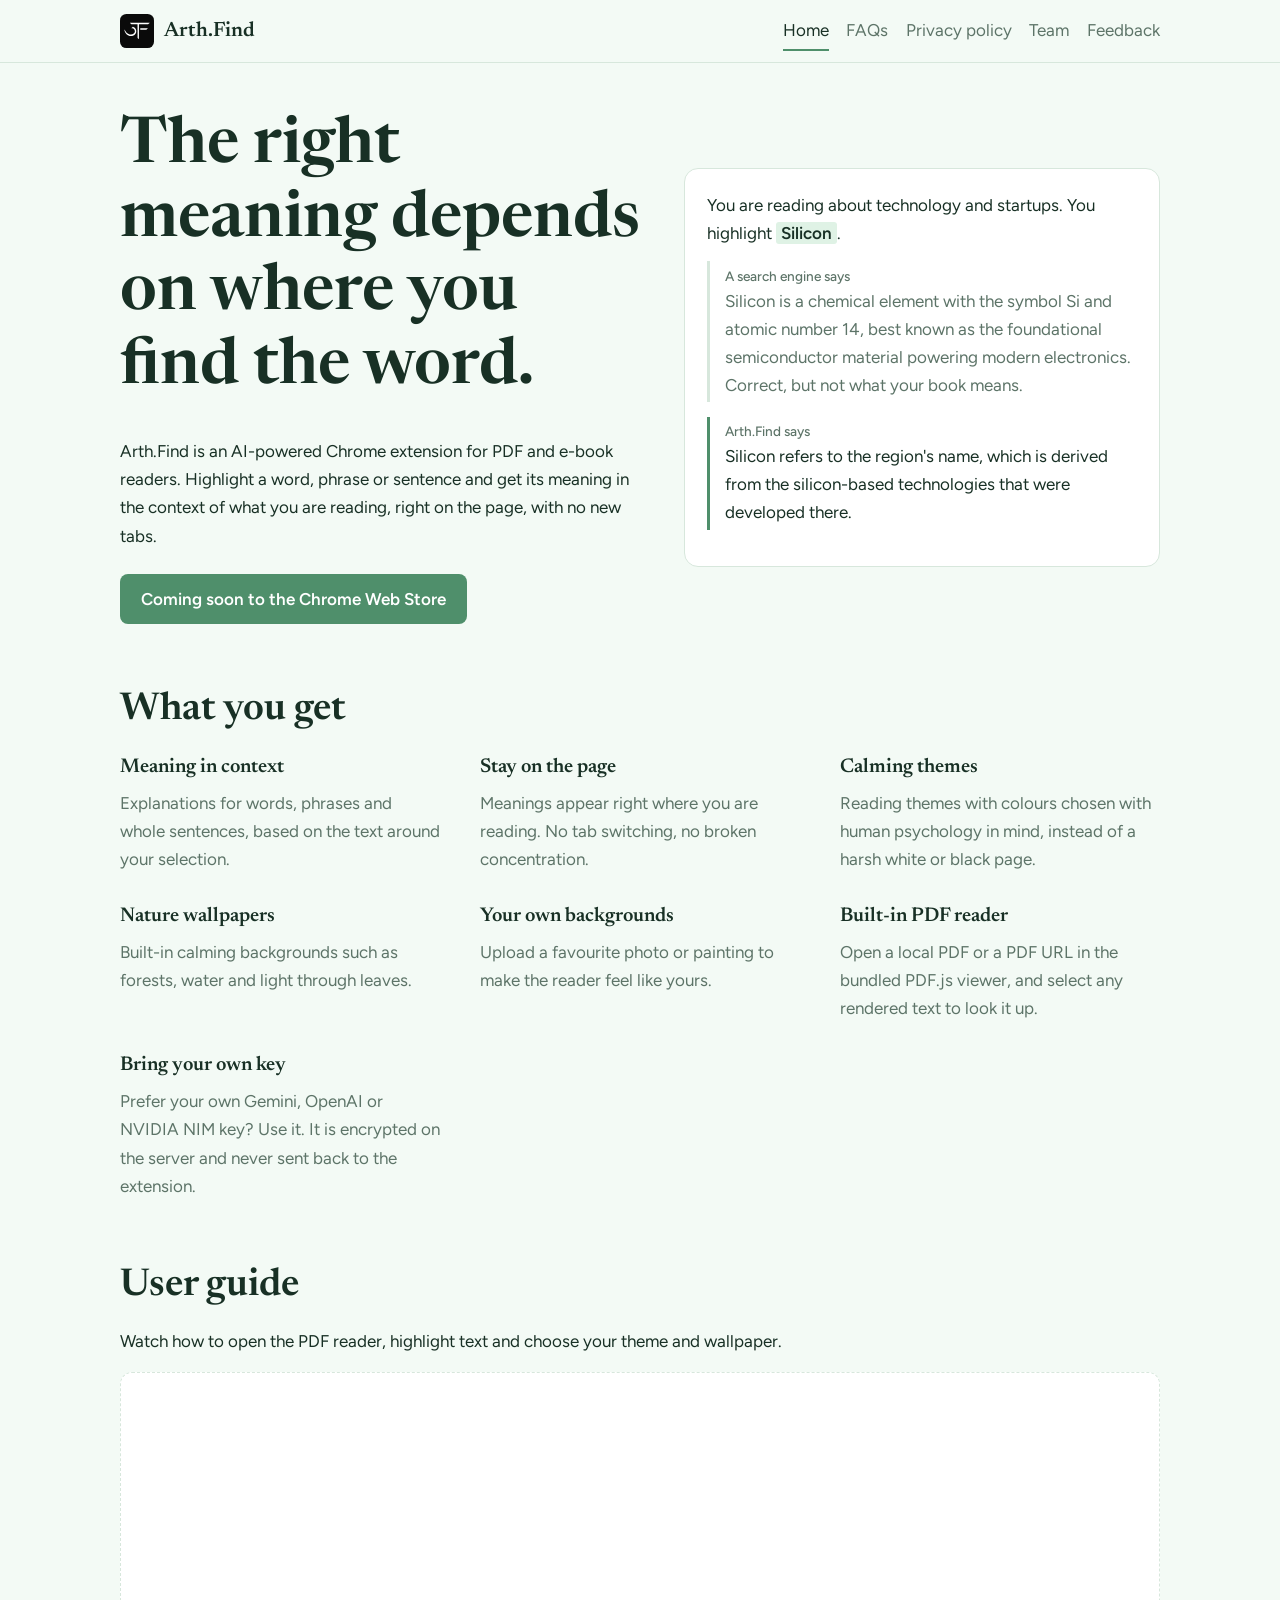
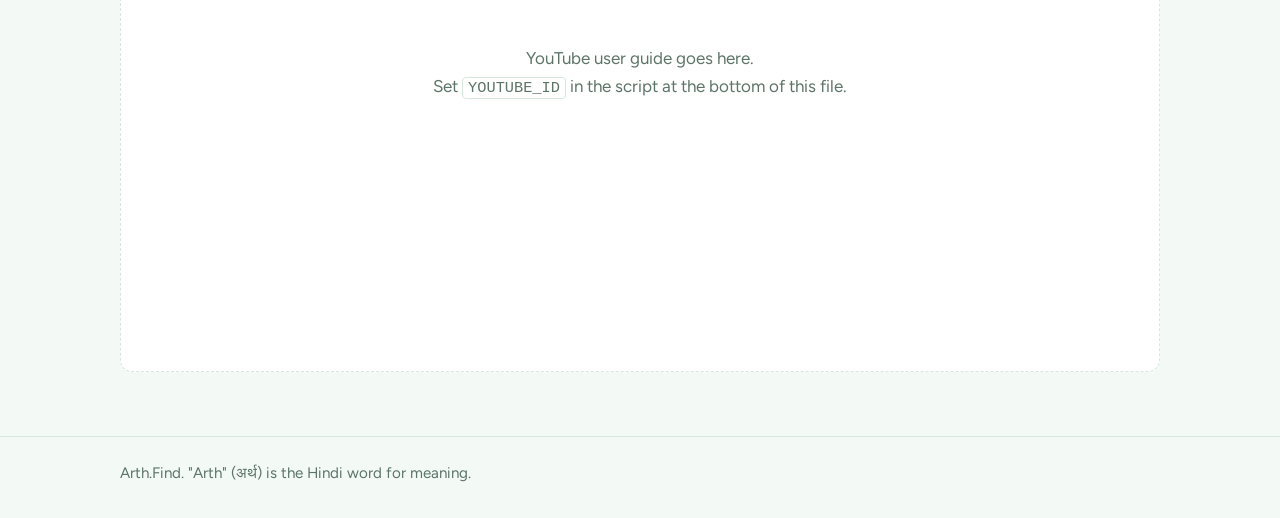
==== index.html @ f94b038f "Update index.html" ====
<!DOCTYPE html>
<html lang="en">
<head>
<meta charset="utf-8">
<meta name="viewport" content="width=device-width, initial-scale=1, viewport-fit=cover">
<title>Arth.Find – context-aware word meanings for PDF readers</title>
<link rel="icon" href="images/icon-source.svg" type="image/svg+xml">
  <link rel="icon" href="images/icon16.png" sizes="16x16" type="image/png">
  <link rel="icon" href="images/icon32.png" sizes="32x32" type="image/png">
  <link rel="icon" href="images/icon48.png" sizes="48x48" type="image/png">
  <link rel="icon" href="images/icon128.png" sizes="128x128" type="image/png">
<link rel="preconnect" href="https://fonts.googleapis.com">
<link rel="stylesheet" href="https://fonts.googleapis.com/css2?family=Newsreader:opsz,wght@6..72,400;6..72,600&family=Figtree:wght@400;500;600&display=swap">
<link rel="stylesheet" href="css/styles.css">
</head>
<body>
<header><div class="wrap">
<a class="brand" href="#/"><svg xmlns="http://www.w3.org/2000/svg" viewBox="0 0 128 128" aria-hidden="true">
  <title>Arth.Find logo</title>
  <rect x="0" y="0" width="128" height="128" rx="24" fill="#0a0a0a"/>
  <svg x="14" y="14" width="100" height="100"
       viewBox="-20 -20 851.34 566.99" preserveAspectRatio="xMidYMid meet">
    <g transform="translate(-60.101763,581.986566) scale(0.1,-0.1)" fill="#ffffff" stroke="none">
      <path d="M2402 5808 c-20 -20 -14 -32 35 -73 26 -22 124 -114 216 -205 93 -91
176 -168 186 -171 9 -4 459 -7 1000 -8 783 0 986 -3 993 -13 4 -7 8 -992 8
-2188 l1 -2175 173 -177 c96 -97 186 -193 201 -212 15 -20 36 -36 46 -36 18 0
19 59 21 2398 l3 2397 1465 5 1465 5 80 65 c44 36 139 119 211 185 71 66 148
135 170 152 82 67 337 62 -3130 63 -2447 0 -3134 -2 -3144 -12z"/>
      <path d="M3265 4478 c-27 -24 -106 -92 -175 -153 -69 -61 -152 -133 -185 -160
-70 -59 -75 -64 -68 -82 4 -9 30 -13 98 -13 51 0 117 -5 146 -10 30 -6 84 -15
121 -19 146 -19 354 -129 480 -254 76 -74 187 -239 218 -322 12 -33 27 -69 33
-80 11 -22 32 -134 42 -230 12 -108 -35 -356 -81 -430 -6 -11 -15 -30 -19 -43
-20 -69 -160 -246 -257 -328 -284 -237 -593 -339 -973 -320 -194 9 -399 52
-530 111 -120 55 -144 65 -149 65 -9 0 -188 105 -269 158 -101 66 -142 98
-262 206 -55 50 -110 99 -123 111 -13 11 -54 56 -90 100 -37 44 -77 91 -89
104 -61 64 -304 404 -365 511 -10 19 -30 53 -43 75 -14 22 -29 51 -35 65 -18
41 -60 90 -77 90 -12 0 -14 -9 -10 -42 11 -107 68 -320 143 -543 45 -132 165
-371 252 -499 130 -194 384 -474 498 -550 21 -14 66 -45 99 -69 196 -141 442
-256 685 -317 208 -53 218 -54 450 -54 210 0 233 2 345 28 65 15 126 31 135
35 8 5 33 12 55 16 22 4 59 15 82 26 23 10 46 19 51 19 13 0 225 109 275 141
93 59 228 169 301 243 149 153 288 363 342 516 9 25 22 61 29 80 32 88 56 184
71 290 44 307 -52 720 -224 963 -103 146 -269 323 -367 392 -159 111 -257 165
-326 180 -19 4 -46 14 -61 21 -15 8 -49 14 -75 14 -42 0 -54 -6 -98 -42z"/>
      <path d="M5721 4036 c-10 -11 -15 -77 -19 -229 -4 -191 -3 -214 12 -226 14
-12 168 -14 969 -15 554 -1 960 2 972 8 22 10 82 64 255 231 63 61 142 134
174 162 48 42 57 55 47 66 -9 12 -194 15 -1204 16 -1065 2 -1195 0 -1206 -13z"/>
    </g>
  </svg>
</svg>Arth.Find</a>
<nav aria-label="Main">
<a href="#/">Home</a>
<a href="#/faq">FAQs</a>
<a href="#/privacy">Privacy policy</a>
<a href="#/team">Team</a>
<a href="#/feedback">Feedback</a>
</nav></div></header>
<main>

<!-- HOME -->
<div class="page wrap" id="home">
<div class="hero">
<div>
<h1>The right meaning depends on where you find the word.</h1>
<p>Arth.Find is an AI-powered Chrome extension for PDF and e-book readers. Highlight a word, phrase or sentence and get its meaning in the context of what you are reading, right on the page, with no new tabs.</p>
<div class="row"><span class="btn" role="note">Coming soon to the Chrome Web Store</span></div>
</div>
<div class="demo" aria-label="Example of a contextual lookup">
<p style="margin:0">You are reading about technology and startups. You highlight <mark>Silicon</mark>.</p>
<div class="ans"><b>A search engine says</b>Silicon is a chemical element with the symbol Si and atomic number 14, best known as the foundational semiconductor material powering modern electronics. Correct, but not what your book means.</div>
<div class="ans good"><b>Arth.Find says</b>Silicon refers to the region's name, which is derived from the silicon-based technologies that were developed there.</div>
</div>
</div>

<section class="blk" aria-labelledby="f">
<h2 id="f">What you get</h2>
<div class="grid">
<div><h3>Meaning in context</h3><p>Explanations for words, phrases and whole sentences, based on the text around your selection.</p></div>
<div><h3>Stay on the page</h3><p>Meanings appear right where you are reading. No tab switching, no broken concentration.</p></div>
<div><h3>Calming themes</h3><p>Reading themes with colours chosen with human psychology in mind, instead of a harsh white or black page.</p></div>
<div><h3>Nature wallpapers</h3><p>Built-in calming backgrounds such as forests, water and light through leaves.</p></div>
<div><h3>Your own backgrounds</h3><p>Upload a favourite photo or painting to make the reader feel like yours.</p></div>
<div><h3>Built-in PDF reader</h3><p>Open a local PDF or a PDF URL in the bundled PDF.js viewer, and select any rendered text to look it up.</p></div>
<div><h3>Bring your own key</h3><p>Prefer your own Gemini, OpenAI or NVIDIA NIM key? Use it. It is encrypted on the server and never sent back to the extension.</p></div>
</div>
</section>

<section class="blk" aria-labelledby="g">
<h2 id="g">User guide</h2>
<p>Watch how to open the PDF reader, highlight text and choose your theme and wallpaper.</p>
<div class="video" id="video"><span>YouTube user guide goes here.<br>Set <code>YOUTUBE_ID</code> in the script at the bottom of this file.</span></div>
</section>
</div>

<!-- FAQ -->
<div class="page wrap" id="faq">
<h1> Frequently Asked Questions (FAQs)</h1>
<p>Answers to common questions.</p>
<details><summary>What is Arth.Find?</summary><p>A browser extension that shows you the meaning of any word, phrase, or sentence you select based on the exact context you're reading it in without leaving the page.</p></details>
<details><summary>How is this different from a regular dictionary or Google search?</summary><p>A dictionary gives you one generic definition for every use of a word. Arth.Find looks at the sentence (and nearby heading) around your selection and generates a meaning that actually fits what you're reading plus you never leave the page to get it.</p></details>
<details><summary>Who is it for?</summary><p>Whether you're a student tackling complex papers, a professional conducting research, or a passionate reader saving on expensive textbooks,this is for you. From engineering diagrams and medical journals to classic literature, master any text directly in your browser.</p></details>
<details><summary>Do I need to sign up?</summary><p>No account is required. You bring your own AI provider API key (e.g. from Gemini or OpenAI) to power the explanations.</p></details>
<details><summary>Why do I need my own API key?</summary><p>This keeps the extension free to use and puts you in control of your own usage and costs, rather than routing everyone's requests through a shared, rate-limited key.</p></details>
<details><summary>Is my API key safe?</summary><p>The API key is encrypted before it's stored.</p></details>
<details><summary>Which AI providers are supported?</summary><p>Gemini, OpenAI and NVIDIA NIM.</p></details>
<details><summary>There is an API key error when I am trying to use the extension</summary><p>Remove saved provider key and re-enter it.</p></details>
<details><summary>Can I change how it looks?</summary><p>8 color themes and several background options are available in settings.</p></details>
</div>

<!-- PRIVACY -->
<div class="page wrap" id="privacy">
<article class="legal">
<h1>Privacy Policy</h1>
<p><strong>Last Updated:</strong> September 30, 2026</p>
<p>Arth.Find ("Arth.Find", "we," "our," or "us") respects your privacy and is committed to handling your information responsibly. This Privacy Policy explains what information Arth.Find processes, why it is processed, how it is protected, and the choices available to you when using the Arth.Find Chrome Extension and related services.</p>
<p>By using Arth.Find, you acknowledge the practices described in this Privacy Policy.</p>

<h3>1. About Arth.Find</h3>
<p>Arth.Find is a context-aware reading tool that helps users understand words, phrases, and sentences based on the surrounding text in a document.</p>
<p>The service is designed around data minimization. We aim to process only the information necessary to provide the requested explanation and to avoid collecting information that is not needed for the service.</p>

<h3>2. Information We Process</h3>
<h4>Text You Select</h4>
<p>When you select a word, phrase, or sentence using Arth.Find, the selected text and relevant surrounding context may be sent to our server so that an explanation can be generated.</p>
<p>We do not require access to your entire document in order to provide an explanation. The service is designed to process the selected text together with the context necessary to understand its meaning.</p>

<h4>Information You Provide for AI Services</h4>
<p>Arth.Find may allow you to connect your own AI provider account or API key, including supported providers such as Google Gemini, OpenAI, or NVIDIA NIM.</p>
<p>If you choose to use this feature, the credentials you provide are transmitted securely and protected using encryption. Arth.Find does not display your original credential back to you after it has been securely stored.</p>
<p>You are responsible for maintaining the security of your AI provider account and for complying with that provider's terms and policies.</p>

<h4>Preferences and Settings</h4>
<p>Arth.Find may store settings such as reading themes, background preferences, and other interface preferences locally on your device.</p>
<p>These settings are used to provide a more personalized reading experience.</p>

<h4>Account Information</h4>
<p>Arth.Find does not currently require users to create an account to use the extension.</p>

<h3>3. How We Use Information</h3>
<p>Information processed by Arth.Find is used to:</p>
<ul>
<li>provide context-aware explanations and related functionality;</li>
<li>securely handle AI provider credentials when you choose to use your own provider account;</li>
<li>remember your local preferences and settings;</li>
<li>maintain, secure, troubleshoot, and improve the service where necessary; and</li>
<li>comply with applicable legal and regulatory requirements.</li>
</ul>
<p>We do not use your selected text to build a personal profile about you.</p>

<h3>4. AI Providers and Third-Party Services</h3>
<p>To generate explanations, Arth.Find may transmit selected text and relevant context to an AI provider.</p>
<p>Depending on how you use the service, this may include providers such as:</p>
<ul>
<li>Google Gemini</li>
<li>OpenAI</li>
<li>NVIDIA NIM</li>
</ul>
<p>The information sent to an AI provider is subject to that provider's applicable privacy policy, terms of service, and data-handling practices.</p>
<p>Different providers, products, account types, and service plans may have different data-retention and model-improvement policies. You should review the privacy and data-use terms of the AI provider associated with your account before submitting confidential or sensitive information.</p>

<h3>5. Information We Do Not Sell</h3>
<p>We do not sell, rent, or trade personal information for advertising or marketing purposes.</p>
<p>We do not use information processed through Arth.Find to create advertising profiles or credit profiles.</p>

<h3>6. Data Retention</h3>
<p>Arth.Find is designed to minimize data retention.</p>
<p>Text submitted for an explanation is processed for the purpose of generating the requested result and is not intended to become part of a permanent user history.</p>
<p>We do not maintain a personal reading-history profile associated with an Arth.Find account because an account is not currently required.</p>
<p>Information may nevertheless be retained for a limited period where reasonably necessary to operate, protect, troubleshoot, or legally maintain the service.</p>
<p>Where you use your own AI provider credentials, encrypted credential information may remain associated with the service until it is removed, invalidated, or otherwise deleted in accordance with our applicable procedures.</p>

<h3>7. Local Storage and Device Data</h3>
<p>Some Arth.Find preferences are stored locally on your device, such as themes, wallpapers, and interface settings.</p>
<p>Local settings remain on your device unless you remove them or otherwise clear the relevant browser or extension data.</p>

<h3>8. Security</h3>
<p>We take reasonable technical and organizational measures to protect information handled by Arth.Find.</p>
<p>Communications between the extension, our servers, and supported services are protected using encrypted HTTPS connections.</p>
<p>Where you choose to provide an AI provider credential, we use encryption and appropriate security measures designed to protect that credential from unauthorized access.</p>
<p>However, no method of transmission or storage can be guaranteed to be completely secure. You should avoid submitting confidential, highly sensitive, or unnecessary personal information when using AI-powered features.</p>

<h3>9. Your Choices and Privacy Rights</h3>
<p>You may choose whether to use features that require an AI provider credential.</p>
<p>You may also remove your locally stored Arth.Find preferences and settings through your browser or extension controls.</p>
<p>Where applicable under the laws governing your use of Arth.Find, you may have rights relating to your personal information, including rights to request access, correction, deletion, or other forms of control over your information.</p>
<p>For privacy-related requests or complaints, please contact us using the support details provided below.</p>

<h3>10. Children's Privacy</h3>
<p>Arth.Find is not specifically directed toward children.</p>
<p>We do not knowingly request personal information from children for the purpose of creating user accounts or profiles.</p>
<p>If you believe that a child has provided personal information to us and you would like it reviewed or removed, please contact us.</p>

<h3>11. Legal and Regulatory Compliance</h3>
<p>We aim to handle personal information in accordance with applicable privacy and data-protection requirements.</p>
<p>For users in India, this includes consideration of the Digital Personal Data Protection Act, 2023 and applicable rules and regulations as they come into force.</p>
<p>Nothing in this Privacy Policy is intended to limit any privacy rights you may have under applicable law.</p>

<h3>12. Changes to This Privacy Policy</h3>
<p>We may update this Privacy Policy from time to time to reflect changes to Arth.Find, our services, or applicable legal requirements.</p>
<p>When we make material changes, we will update the "Last Updated" date at the beginning of this policy.</p>
<p>We encourage you to review this page periodically to remain informed about how Arth.Find handles information.</p>

<h3>13. Contact Us</h3>
<p>For privacy questions, requests, or complaints relating to Arth.Find, please contact us at:</p>
<p><strong>Email:</strong> <a href="mailto:arthfind11@gmail.com">arthfind11@gmail.com</a></p>
<p>We will make reasonable efforts to review and respond to privacy-related requests in a timely manner.</p>

<p><strong>Arth.Find</strong></p>
<p>Arth.Find ("अर्थ") refers to "meaning" — reflecting the purpose of the service: helping readers understand meaning in context.</p>
</article>
</div>

<!-- TEAM -->
<div class="page wrap" id="team">
<h1>Meet the team</h1>
<p>The people behind Arth.Find.</p>
<div class="team" id="teamGrid"></div>
</div>

<!-- FEEDBACK -->
<div class="page wrap" id="feedback">
    <h1>Share your feedback</h1>
    <p>
        Tell us what you think about Arth.Find, report an issue,
        or suggest something you'd like us to improve.
    </p>

    <div class="feedback-form">
        <iframe
            src="https://docs.google.com/forms/d/e/1FAIpQLSeOCu9X3PdrCOCAlzUUyhaV5zkZV9QSp5YOEuVBY2n2vtTlOQ/viewform?embedded=true"
            title="Arth.Find Feedback Form"
            loading="lazy">
            Loading…
        </iframe>
    </div>
</div>

</main>
<footer><div class="wrap">
<span>Arth.Find. "Arth" (अर्थ) is the Hindi word for meaning.</span>

</div></footer>
<script src="js/script.js" defer></script>
</body>
</html>
---- css/styles.css ----
:root{--bg:#f3faf5;--surface:#ffffff;--ink:#183025;--muted:#5d7468;--line:#d7e7dc;--accent:#4f8f6b;--accent-ink:#ffffff;--mark:#dff2e5;
box-sizing:border-box;padding-top:env(safe-area-inset-top,0px);padding-bottom:env(safe-area-inset-bottom,0px)}
}
*,*::before,*::after{box-sizing:inherit}
html{scroll-padding-top:env(safe-area-inset-top,0px)}
body{margin:0;background:var(--bg);color:var(--ink);font:400 1.0625rem/1.65 Figtree,system-ui,-apple-system,"Segoe UI",sans-serif}
h1,h2,h3{font-family:Newsreader,Georgia,serif;font-weight:600;line-height:1.15;margin:0 0 .5em}
h1{font-size:clamp(2.4rem,6vw,4rem)}h2{font-size:clamp(1.7rem,3.5vw,2.4rem)}h3{font-size:1.25rem}
p{margin:0 0 1em;max-width:68ch}a{color:var(--accent)}
:focus-visible{outline:3px solid var(--accent);outline-offset:3px;border-radius:4px}
.wrap{max-width:1040px;margin:0 auto;padding:0 1.25rem}
header{position:sticky;top:0;z-index:5;background:var(--bg);border-bottom:1px solid var(--line)}
header .wrap{display:flex;align-items:center;gap:1.5rem;flex-wrap:wrap;padding-top:.7rem;padding-bottom:.7rem}
.brand{display:flex;align-items:center;gap:.6rem;font:600 1.3rem Newsreader,Georgia,serif;color:var(--ink);text-decoration:none}
.brand svg{width:34px;height:34px}
nav{display:flex;gap:.25rem 1.1rem;flex-wrap:wrap;margin-left:auto}
nav a{color:var(--muted);text-decoration:none;padding:.3rem 0;border-bottom:2px solid transparent}
nav a[aria-current=page]{color:var(--ink);border-color:var(--accent)}
.page{display:none;padding:3rem 0 4rem}.page.on{display:block}
.btn{display:inline-block;background:var(--accent);color:var(--accent-ink);padding:.7rem 1.3rem;border-radius:8px;text-decoration:none;font-weight:600;border:0}
.btn.ghost{background:transparent;color:var(--ink);border:1px solid var(--line)}
.row{display:flex;gap:.75rem;flex-wrap:wrap;margin-top:1.5rem}
.hero{display:grid;grid-template-columns:1.1fr 1fr;gap:2.5rem;align-items:center}
.demo{background:var(--surface);border:1px solid var(--line);border-radius:14px;padding:1.4rem}
.demo mark{background:var(--mark);color:inherit;padding:.05em .3em;border-radius:3px;font-weight:600}
.ans{border-left:3px solid var(--line);padding:.2rem 0 .2rem .9rem;margin:.9rem 0;color:var(--muted)}
.ans.good{border-color:var(--accent);color:var(--ink)}
.ans b{display:block;font-size:.85rem;color:var(--muted);font-weight:500}
.grid{display:grid;grid-template-columns:repeat(auto-fit,minmax(260px,1fr));gap:2rem 2.5rem;margin-top:1.5rem}
.grid p{color:var(--muted);margin:0}
section.blk{margin-top:4rem}
.video{aspect-ratio:16/9;background:var(--surface);border:1px dashed var(--line);border-radius:12px;display:grid;place-items:center;text-align:center;color:var(--muted);padding:1rem;overflow:hidden}
.video iframe{width:100%;height:100%;border:0}
details{border-bottom:1px solid var(--line);padding:1rem 0}
summary{cursor:pointer;font-weight:600}
details p{margin:.7rem 0 0;color:var(--muted)}
.todo{border:1px dashed var(--accent);border-radius:8px;padding:.8rem 1rem;color:var(--muted);margin:1.5rem 0}
.doc h2{margin-top:2.5rem}.doc h3{margin-top:1.5rem}
.doc,.legal{max-width:760px}
code{font:.9em ui-monospace,Menlo,Consolas,monospace;background:var(--surface);border:1px solid var(--line);border-radius:4px;padding:.05em .35em;overflow-wrap:anywhere}
pre{background:var(--surface);border:1px solid var(--line);border-radius:8px;padding:1rem;overflow-x:auto}pre code{border:0;padding:0}
.legal h3{margin-top:2rem}.legal li{margin:.4rem 0}
.team{display:grid;grid-template-columns:repeat(auto-fill,minmax(210px,1fr));gap:1.5rem;margin-top:2rem}
.m{background:var(--surface);border:1px solid var(--line);border-radius:12px;padding:1.2rem;text-align:center}
.av{width:96px;height:96px;border-radius:50%;margin:0 auto .8rem;display:grid;place-items:center;background:var(--bg);border:1px dashed var(--muted);color:var(--muted);font-size:.75rem}
.m h3{margin:0 0 .2rem;font-size:1.1rem}.m .role{color:var(--muted);font-size:.9rem;margin:0 auto .6rem}
footer{border-top:1px solid var(--line);padding:1.5rem 0 2rem;color:var(--muted);font-size:.95rem}
footer .wrap{display:flex;gap:1rem 2rem;flex-wrap:wrap;justify-content:space-between}

@media(max-width:760px){
    .wrap{
        padding-left:1.5rem;
        padding-right:1.5rem;
    }

    .hero{
        grid-template-columns:1fr;
    }

    nav{
        margin-left:0;
    }
}
.feedback-form{
    margin-top:2rem;
    background:var(--surface);
    border:1px solid var(--line);
    border-radius:12px;
    overflow:hidden;
}

.feedback-form iframe{
    display:block;
    width:100%;
    min-height:1141px;
    border:0;
}
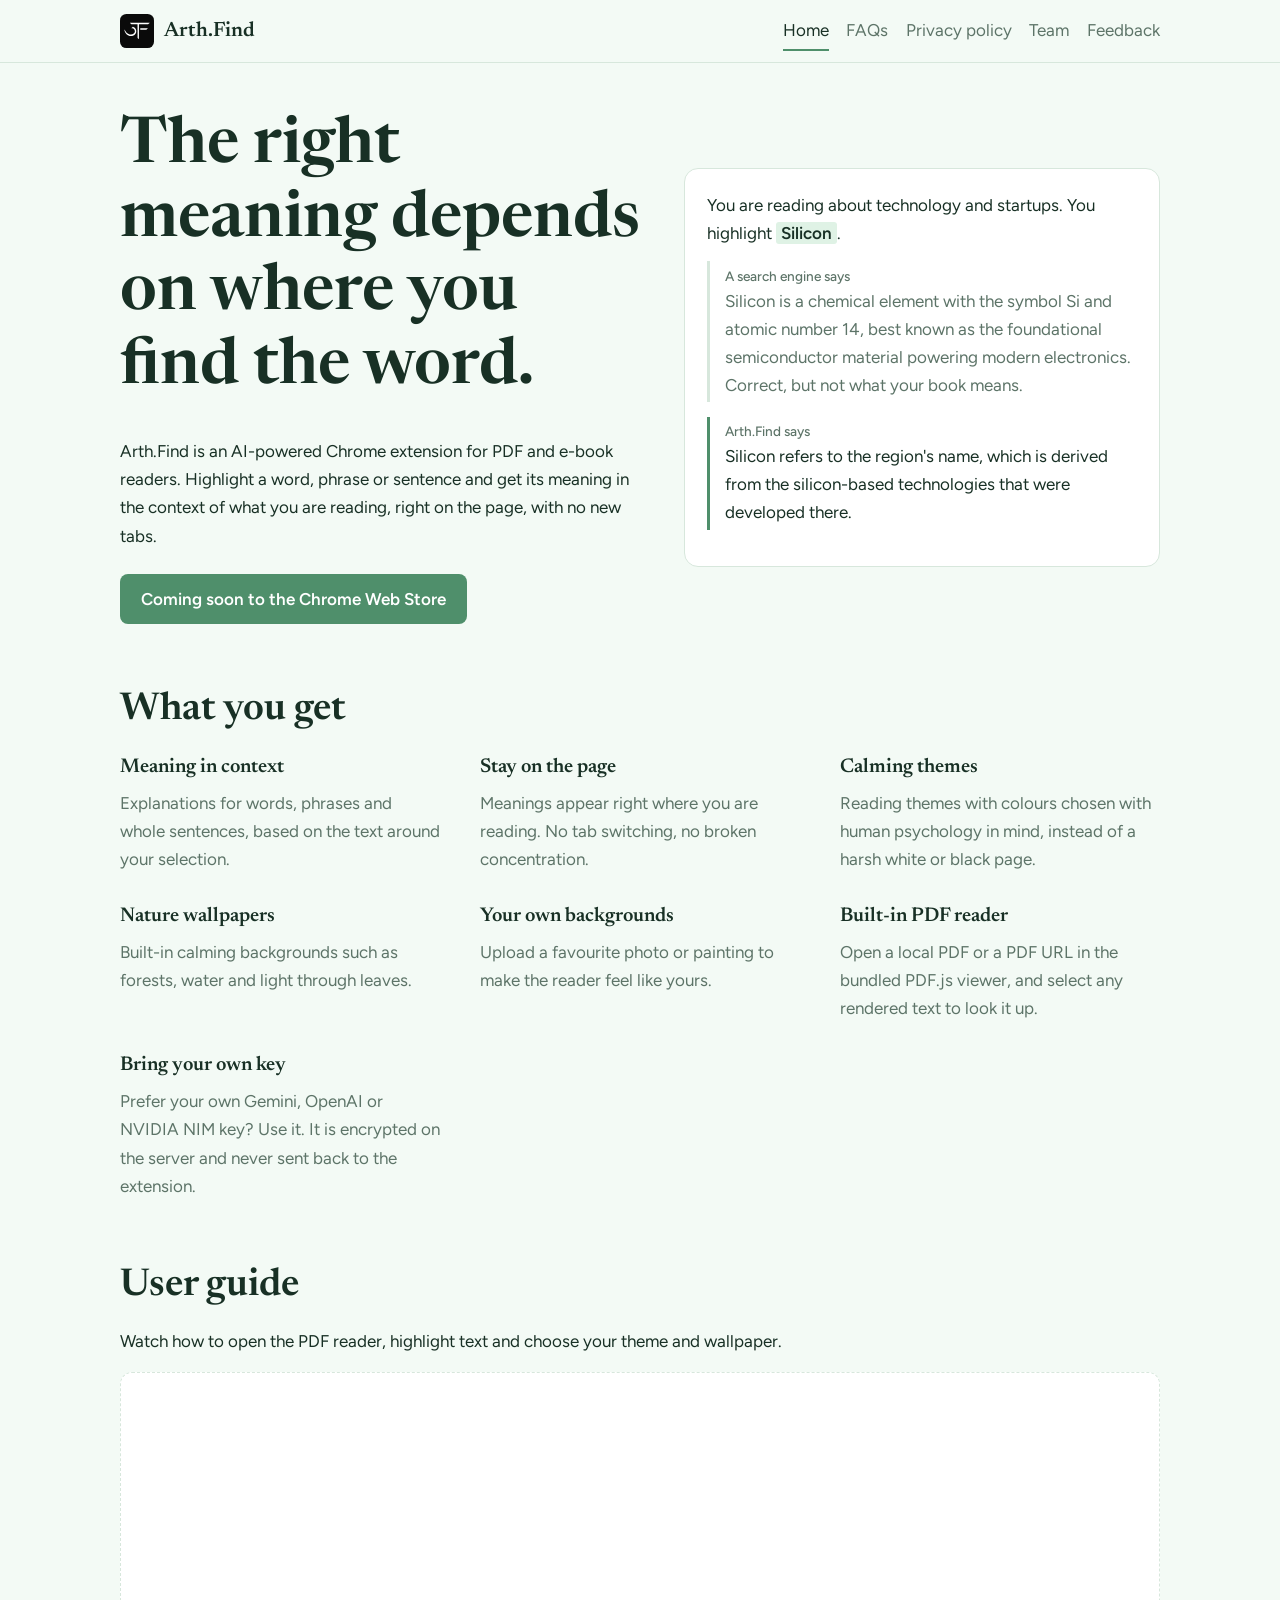
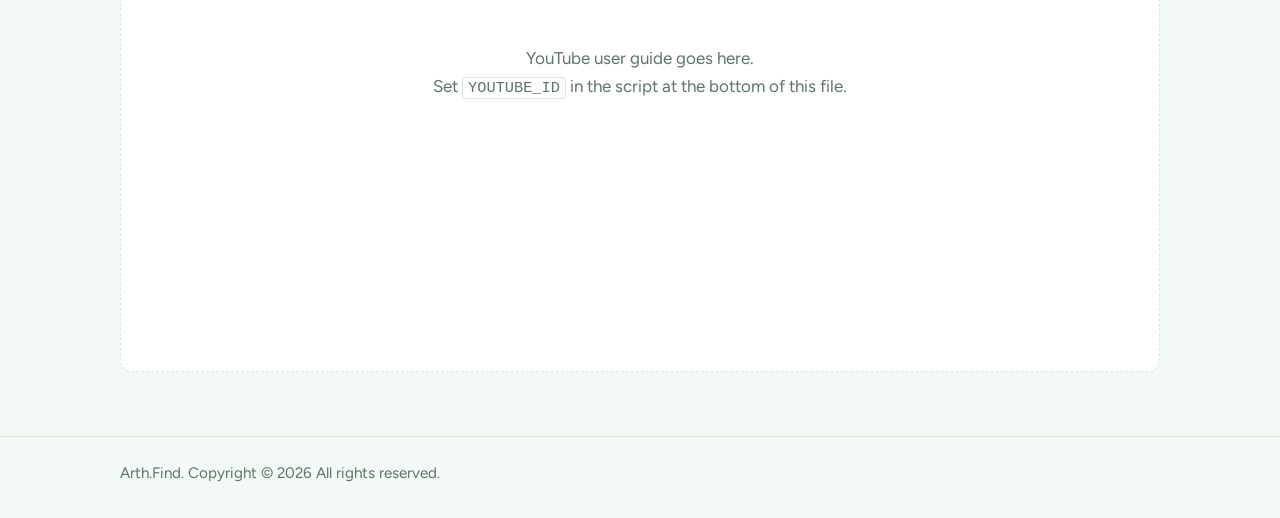
==== commit a145a681: "Update index.html" ====
--- a/index.html
+++ b/index.html
@@ -236,7 +236,7 @@
 
 </main>
 <footer><div class="wrap">
-<span>Arth.Find. "Arth" (अर्थ) is the Hindi word for meaning.</span>
+<span>Arth.Find. Copyright © 2026 All rights reserved.</span>
 
 </div></footer>
 <script src="js/script.js" defer></script>
--- a/css/styles.css
+++ b/css/styles.css
@@ -40,7 +40,7 @@
 code{font:.9em ui-monospace,Menlo,Consolas,monospace;background:var(--surface);border:1px solid var(--line);border-radius:4px;padding:.05em .35em;overflow-wrap:anywhere}
 pre{background:var(--surface);border:1px solid var(--line);border-radius:8px;padding:1rem;overflow-x:auto}pre code{border:0;padding:0}
 .legal h3{margin-top:2rem}.legal li{margin:.4rem 0}
-.team{display:grid;grid-template-columns:repeat(auto-fill,minmax(210px,1fr));gap:1.5rem;margin-top:2rem}
+.team{display:grid;grid-template-columns:repeat(auto-fill,minmax(210px,1fr));gap:1.5rem;margin-top:2rem;transition:opacity .4s ease}
 .m{background:var(--surface);border:1px solid var(--line);border-radius:12px;padding:1.2rem;text-align:center}
 .av{width:96px;height:96px;border-radius:50%;margin:0 auto .8rem;display:grid;place-items:center;background:var(--bg);border:1px dashed var(--muted);color:var(--muted);font-size:.75rem}
 .m h3{margin:0 0 .2rem;font-size:1.1rem}.m .role{color:var(--muted);font-size:.9rem;margin:0 auto .6rem}
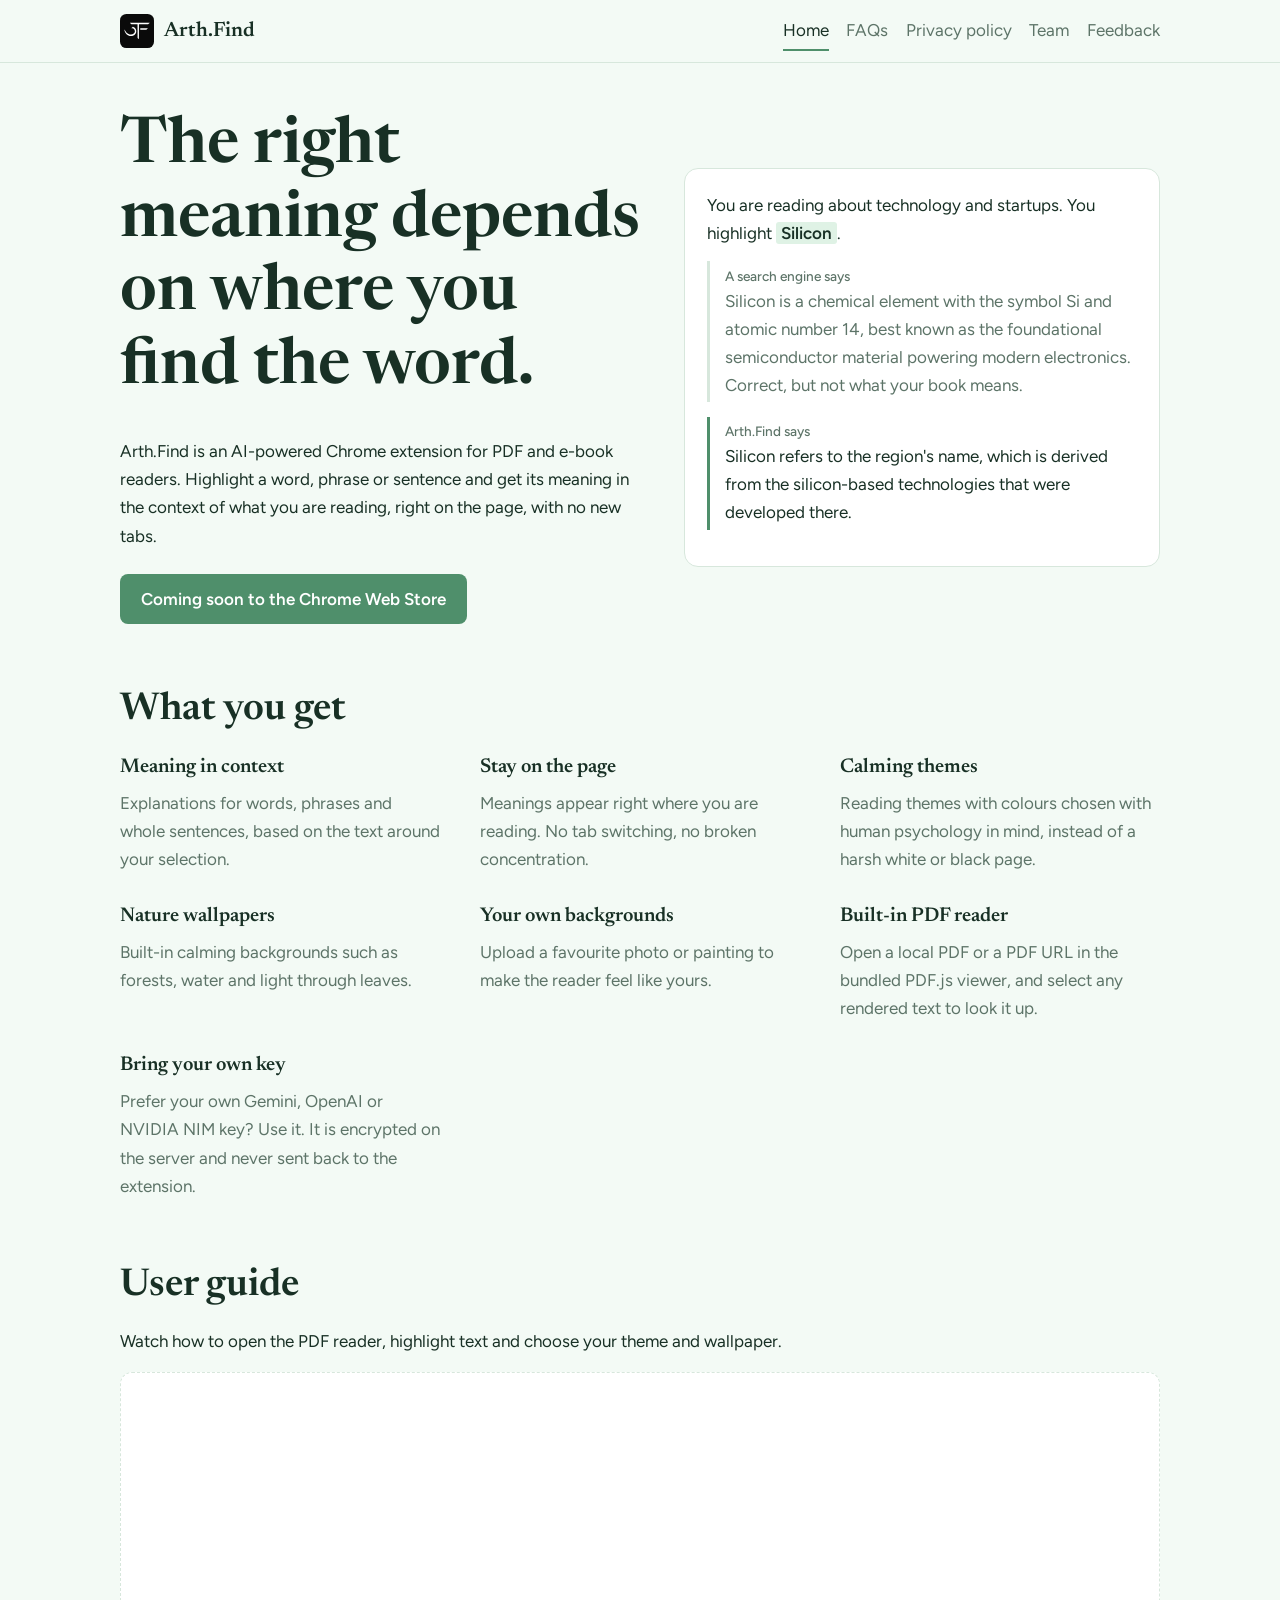
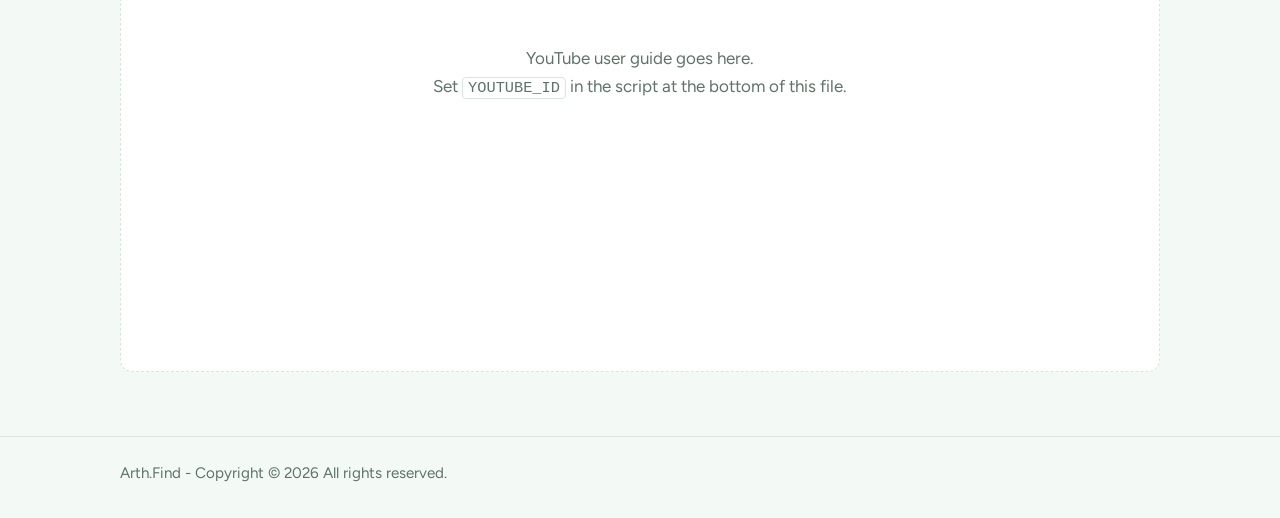
==== commit a78f356d: "Update index.html" ====
--- a/index.html
+++ b/index.html
@@ -115,18 +115,14 @@
 <p>By using Arth.Find, you acknowledge the practices described in this Privacy Policy.</p>
 
 <h3>1. About Arth.Find</h3>
-<p>Arth.Find is a context-aware reading tool that helps users understand words, phrases, and sentences based on the surrounding text in a document.</p>
-<p>The service is designed around data minimization. We aim to process only the information necessary to provide the requested explanation and to avoid collecting information that is not needed for the service.</p>
+<p>Arth.Find is a context-aware reading tool that helps users understand words, phrases, and sentences based on the surrounding text in a document. The service is designed around data minimization. We aim to process only the information necessary to provide the requested explanation and to avoid collecting information that is not needed for the service.</p>
 
 <h3>2. Information We Process</h3>
 <h4>Text You Select</h4>
-<p>When you select a word, phrase, or sentence using Arth.Find, the selected text and relevant surrounding context may be sent to our server so that an explanation can be generated.</p>
-<p>We do not require access to your entire document in order to provide an explanation. The service is designed to process the selected text together with the context necessary to understand its meaning.</p>
+<p>Selected text and its surrounding context are sent to our server only when you select text and click Explain. Arth.Find does not collect your browsing history and does not read or transmit the rest of a page's content.</p>
 
 <h4>Information You Provide for AI Services</h4>
-<p>Arth.Find may allow you to connect your own AI provider account or API key, including supported providers such as Google Gemini, OpenAI, or NVIDIA NIM.</p>
-<p>If you choose to use this feature, the credentials you provide are transmitted securely and protected using encryption. Arth.Find does not display your original credential back to you after it has been securely stored.</p>
-<p>You are responsible for maintaining the security of your AI provider account and for complying with that provider's terms and policies.</p>
+<p>Arth.Find may allow you to connect your own AI provider account or API key, including supported providers such as Google Gemini, OpenAI, or NVIDIA NIM. If you choose to use this feature, the credentials you provide are transmitted securely and protected using encryption. Arth.Find does not display your original credential back to you after it has been securely stored. You are responsible for maintaining the security of your AI provider account and for complying with that provider's terms and policies.</p>
 
 <h4>Preferences and Settings</h4>
 <p>Arth.Find may store settings such as reading themes, background preferences, and other interface preferences locally on your device.</p>
@@ -158,46 +154,33 @@
 <p>Different providers, products, account types, and service plans may have different data-retention and model-improvement policies. You should review the privacy and data-use terms of the AI provider associated with your account before submitting confidential or sensitive information.</p>
 
 <h3>5. Information We Do Not Sell</h3>
-<p>We do not sell, rent, or trade personal information for advertising or marketing purposes.</p>
-<p>We do not use information processed through Arth.Find to create advertising profiles or credit profiles.</p>
+<p>We do not sell, rent, or trade personal information for advertising or marketing purposes. We do not use information processed through Arth.Find to create advertising profiles or credit profiles.</p>
+<h4>Chrome Web Store User Data Policy</h4>
+<p>The use of information received from Chrome APIs will adhere to the Chrome Web Store User Data Policy, including the Limited Use requirements. We use this information only to provide Arth.Find's single purpose: explaining selected text in context. We do not sell it or use it for advertising, and we do not transfer it to third parties.</p>
 
 <h3>6. Data Retention</h3>
-<p>Arth.Find is designed to minimize data retention.</p>
-<p>Text submitted for an explanation is processed for the purpose of generating the requested result and is not intended to become part of a permanent user history.</p>
-<p>We do not maintain a personal reading-history profile associated with an Arth.Find account because an account is not currently required.</p>
-<p>Information may nevertheless be retained for a limited period where reasonably necessary to operate, protect, troubleshoot, or legally maintain the service.</p>
-<p>Where you use your own AI provider credentials, encrypted credential information may remain associated with the service until it is removed, invalidated, or otherwise deleted in accordance with our applicable procedures.</p>
+<p>We do not store your selected text or its surrounding context on our servers. Text is stored only if you choose to save it to your library, and saved items are kept on your own device. Our servers keep only standard technical logs (such as request time and status) needed to operate and troubleshoot the service.</p>
+<p>Information may nevertheless be retained for a limited period where reasonably necessary to operate, protect, troubleshoot, or legally maintain the service. Where you use your own AI provider credentials, encrypted credential information may remain associated with the service until it is removed, invalidated, or otherwise deleted in accordance with our applicable procedures.</p>
 
 <h3>7. Local Storage and Device Data</h3>
-<p>Some Arth.Find preferences are stored locally on your device, such as themes, wallpapers, and interface settings.</p>
-<p>Local settings remain on your device unless you remove them or otherwise clear the relevant browser or extension data.</p>
+<p>Some Arth.Find preferences are stored locally on your device, such as themes, wallpapers, and interface settings. Local settings remain on your device unless you remove them or otherwise clear the relevant browser or extension data.</p>
 
 <h3>8. Security</h3>
-<p>We take reasonable technical and organizational measures to protect information handled by Arth.Find.</p>
-<p>Communications between the extension, our servers, and supported services are protected using encrypted HTTPS connections.</p>
-<p>Where you choose to provide an AI provider credential, we use encryption and appropriate security measures designed to protect that credential from unauthorized access.</p>
-<p>However, no method of transmission or storage can be guaranteed to be completely secure. You should avoid submitting confidential, highly sensitive, or unnecessary personal information when using AI-powered features.</p>
+<p>We take reasonable technical and organizational measures to protect information handled by Arth.Find. Communications between the extension, our servers, and supported services are protected using encrypted HTTPS connections.</p>
+<p>Where you choose to provide an AI provider credential, we use encryption and appropriate security measures designed to protect that credential from unauthorized access. However, no method of transmission or storage can be guaranteed to be completely secure. You should avoid submitting confidential, highly sensitive, or unnecessary personal information when using AI-powered features.</p>
 
 <h3>9. Your Choices and Privacy Rights</h3>
-<p>You may choose whether to use features that require an AI provider credential.</p>
-<p>You may also remove your locally stored Arth.Find preferences and settings through your browser or extension controls.</p>
-<p>Where applicable under the laws governing your use of Arth.Find, you may have rights relating to your personal information, including rights to request access, correction, deletion, or other forms of control over your information.</p>
-<p>For privacy-related requests or complaints, please contact us using the support details provided below.</p>
+<p>You may choose whether to use features that require an AI provider credential. You may also remove your locally stored Arth.Find preferences and settings through your browser or extension controls.</p>
+<p>Where applicable under the laws governing your use of Arth.Find, you may have rights relating to your personal information, including rights to request access, correction, deletion, or other forms of control over your information. For privacy-related requests or complaints, please contact us using the support details provided below.</p>
 
 <h3>10. Children's Privacy</h3>
-<p>Arth.Find is not specifically directed toward children.</p>
-<p>We do not knowingly request personal information from children for the purpose of creating user accounts or profiles.</p>
-<p>If you believe that a child has provided personal information to us and you would like it reviewed or removed, please contact us.</p>
+<p>Arth.Find is not specifically directed toward children. We do not knowingly request personal information from children for the purpose of creating user accounts or profiles. If you believe that a child has provided personal information to us and you would like it reviewed or removed, please contact us.</p>
 
 <h3>11. Legal and Regulatory Compliance</h3>
-<p>We aim to handle personal information in accordance with applicable privacy and data-protection requirements.</p>
-<p>For users in India, this includes consideration of the Digital Personal Data Protection Act, 2023 and applicable rules and regulations as they come into force.</p>
-<p>Nothing in this Privacy Policy is intended to limit any privacy rights you may have under applicable law.</p>
+<p>We aim to handle personal information in accordance with applicable privacy and data-protection requirements. For users in India, this includes consideration of the Digital Personal Data Protection Act, 2023 and applicable rules and regulations as they come into force. Nothing in this Privacy Policy is intended to limit any privacy rights you may have under applicable law.</p>
 
 <h3>12. Changes to This Privacy Policy</h3>
-<p>We may update this Privacy Policy from time to time to reflect changes to Arth.Find, our services, or applicable legal requirements.</p>
-<p>When we make material changes, we will update the "Last Updated" date at the beginning of this policy.</p>
-<p>We encourage you to review this page periodically to remain informed about how Arth.Find handles information.</p>
+<p>We may update this Privacy Policy from time to time to reflect changes to Arth.Find, our services, or applicable legal requirements. When we make material changes, we will update the "Last Updated" date at the beginning of this policy. We encourage you to review this page periodically to remain informed about how Arth.Find handles information.</p>
 
 <h3>13. Contact Us</h3>
 <p>For privacy questions, requests, or complaints relating to Arth.Find, please contact us at:</p>
@@ -205,7 +188,7 @@
 <p>We will make reasonable efforts to review and respond to privacy-related requests in a timely manner.</p>
 
 <p><strong>Arth.Find</strong></p>
-<p>Arth.Find ("अर्थ") refers to "meaning" — reflecting the purpose of the service: helping readers understand meaning in context.</p>
+<p>Arth.Find ("अर्थ") refers to "meaning" reflecting the purpose of the service: helping readers understand meaning in context.</p>
 </article>
 </div>
 
@@ -236,7 +219,7 @@
 
 </main>
 <footer><div class="wrap">
-<span>Arth.Find. Copyright © 2026 All rights reserved.</span>
+<span>Arth.Find - Copyright © 2026 All rights reserved.</span>
 
 </div></footer>
 <script src="js/script.js" defer></script>
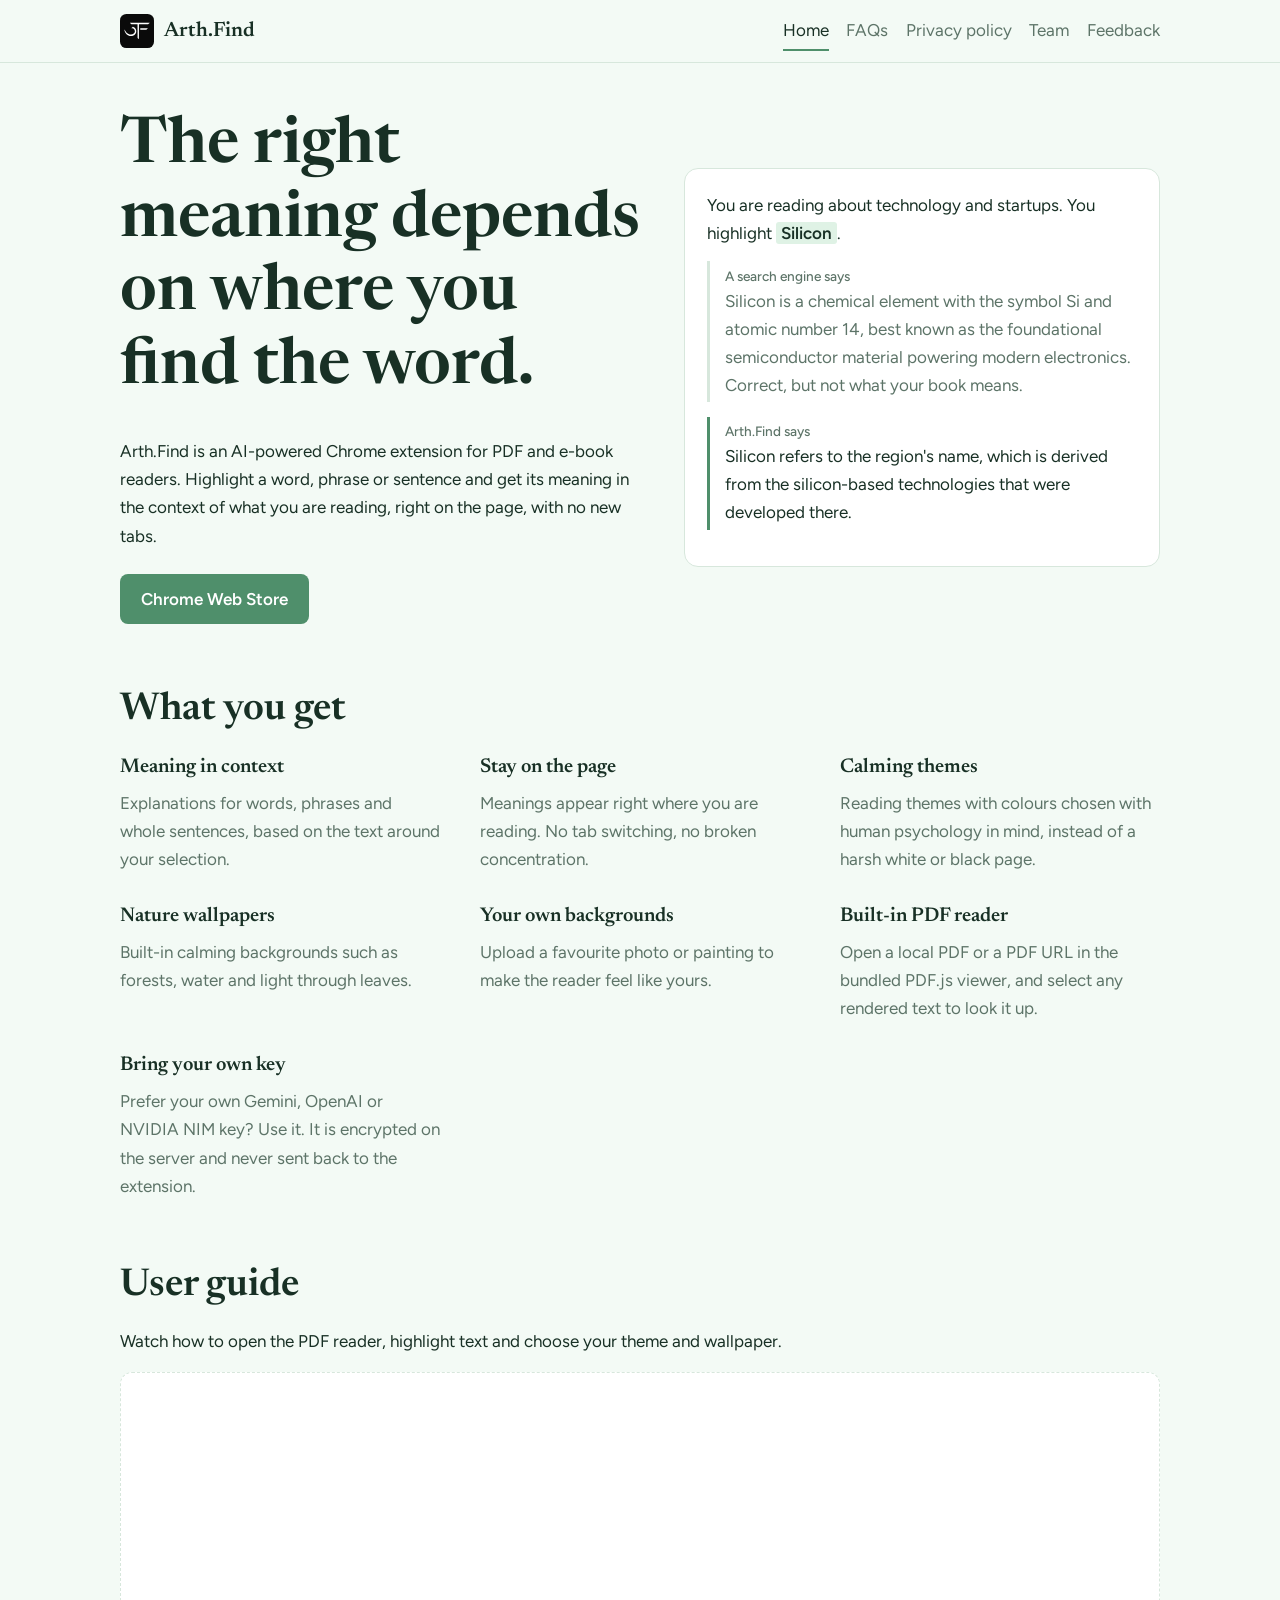
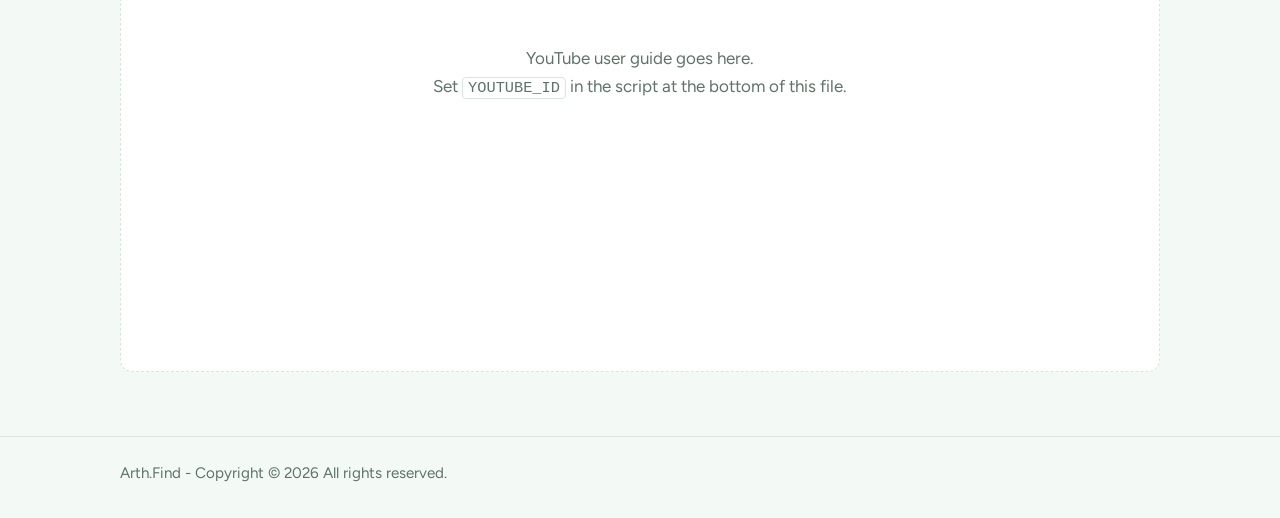
==== commit b476db6e: "Update index.html" ====
--- a/index.html
+++ b/index.html
@@ -62,7 +62,8 @@
 <div>
 <h1>The right meaning depends on where you find the word.</h1>
 <p>Arth.Find is an AI-powered Chrome extension for PDF and e-book readers. Highlight a word, phrase or sentence and get its meaning in the context of what you are reading, right on the page, with no new tabs.</p>
-<div class="row"><span class="btn" role="note">Coming soon to the Chrome Web Store</span></div>
+<div class="row"><a href="https://chromewebstore.google.com/detail/chekciphhfcfglnlbaclchafimbabggp?utm_source=item-share-cb" target="_blank" rel="noopener noreferrer">
+<span class="btn" role="note">Chrome Web Store</span></a></div>
 </div>
 <div class="demo" aria-label="Example of a contextual lookup">
 <p style="margin:0">You are reading about technology and startups. You highlight <mark>Silicon</mark>.</p>
@@ -102,7 +103,7 @@
 <details><summary>Why do I need my own API key?</summary><p>This keeps the extension free to use and puts you in control of your own usage and costs, rather than routing everyone's requests through a shared, rate-limited key.</p></details>
 <details><summary>Is my API key safe?</summary><p>The API key is encrypted before it's stored.</p></details>
 <details><summary>Which AI providers are supported?</summary><p>Gemini, OpenAI and NVIDIA NIM.</p></details>
-<details><summary>There is an API key error when I am trying to use the extension</summary><p>Remove saved provider key and re-enter it.</p></details>
+<details><summary>There is an API key error when I am trying to use the extension</summary><p>Remove the saved provider key and re-enter it, or refresh the page once.</p></details>
 <details><summary>Can I change how it looks?</summary><p>8 color themes and several background options are available in settings.</p></details>
 </div>
 
@@ -110,7 +111,7 @@
 <div class="page wrap" id="privacy">
 <article class="legal">
 <h1>Privacy Policy</h1>
-<p><strong>Last Updated:</strong> September 30, 2026</p>
+<p><strong>Last Updated:</strong> October 02, 2026</p>
 <p>Arth.Find ("Arth.Find", "we," "our," or "us") respects your privacy and is committed to handling your information responsibly. This Privacy Policy explains what information Arth.Find processes, why it is processed, how it is protected, and the choices available to you when using the Arth.Find Chrome Extension and related services.</p>
 <p>By using Arth.Find, you acknowledge the practices described in this Privacy Policy.</p>
 
@@ -119,7 +120,7 @@
 
 <h3>2. Information We Process</h3>
 <h4>Text You Select</h4>
-<p>Selected text and its surrounding context are sent to our server only when you select text and click Explain. Arth.Find does not collect your browsing history and does not read or transmit the rest of a page's content.</p>
+<p>Selected text and its surrounding context are sent to our server only when you select text and click Explain Arth.Find does not collect your browsing history and does not read or transmit the rest of a page's content.</p>
 
 <h4>Information You Provide for AI Services</h4>
 <p>Arth.Find may allow you to connect your own AI provider account or API key, including supported providers such as Google Gemini, OpenAI, or NVIDIA NIM. If you choose to use this feature, the credentials you provide are transmitted securely and protected using encryption. Arth.Find does not display your original credential back to you after it has been securely stored. You are responsible for maintaining the security of your AI provider account and for complying with that provider's terms and policies.</p>
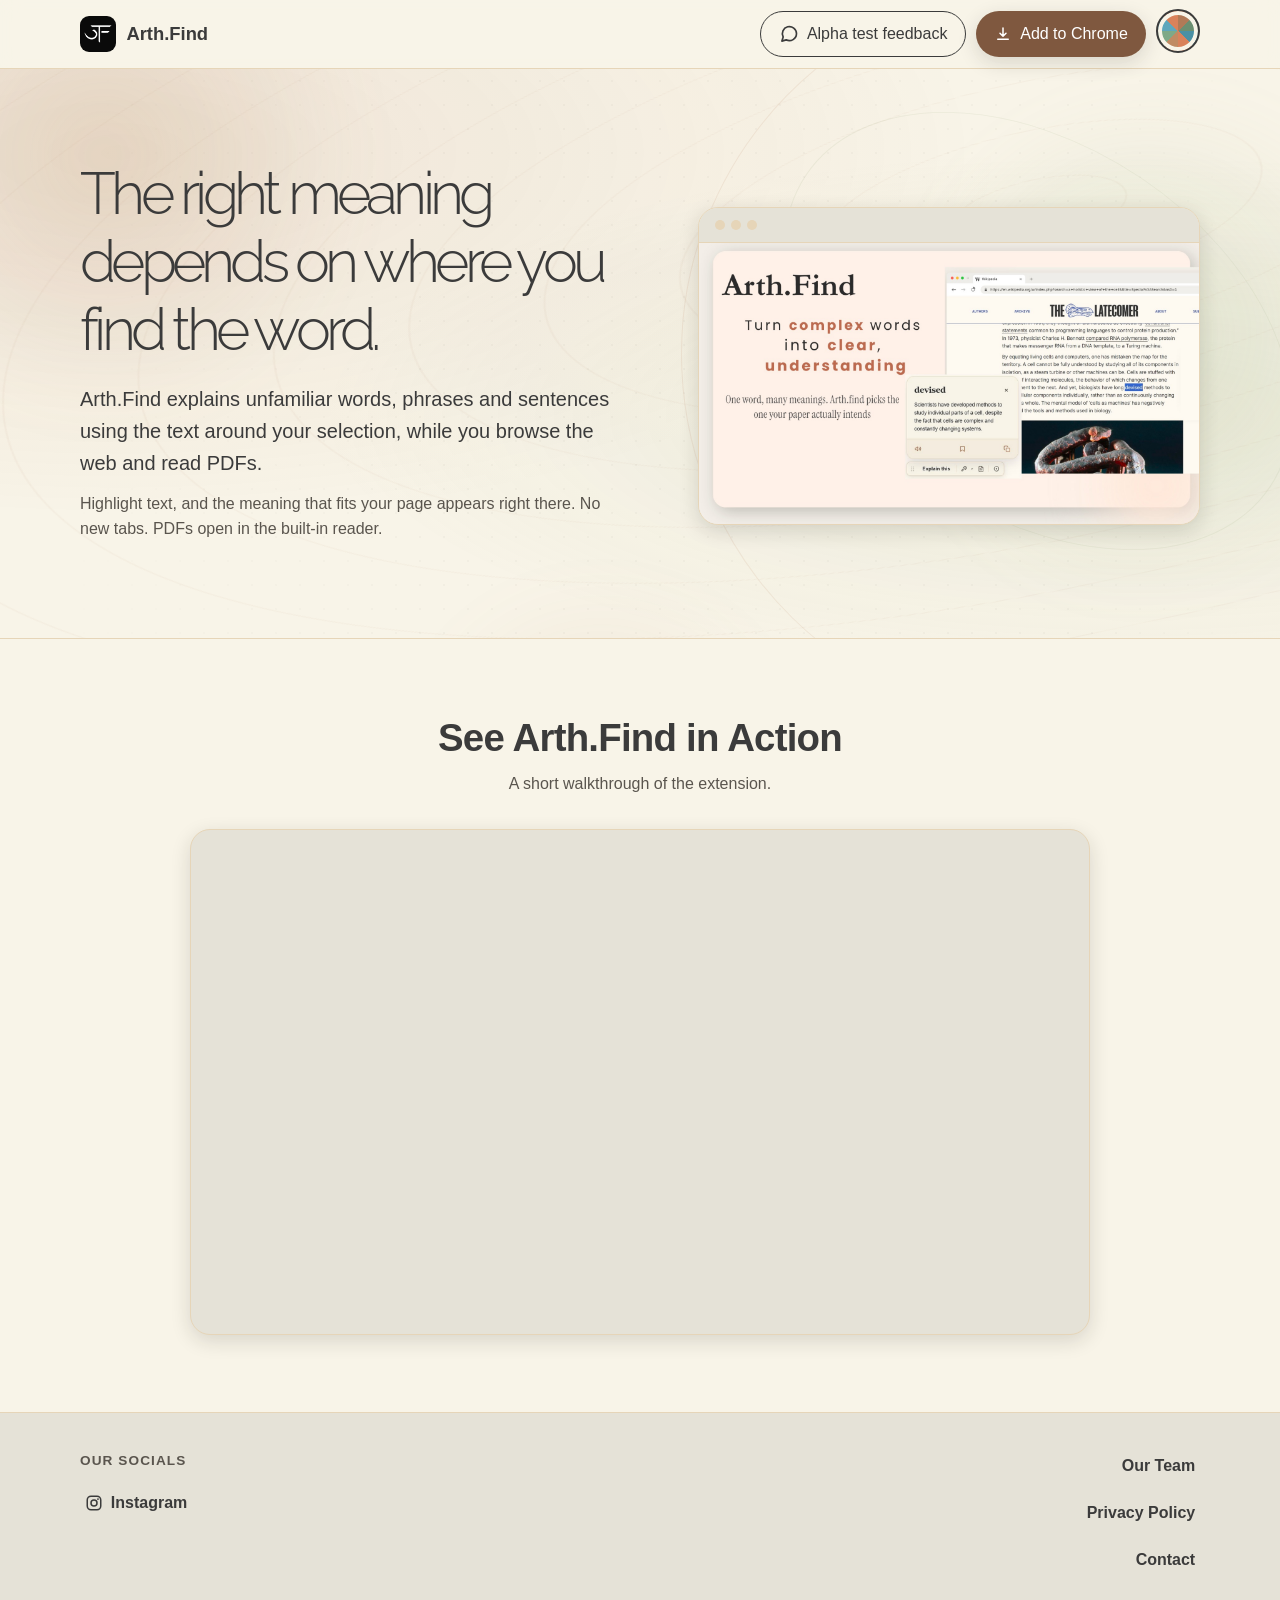
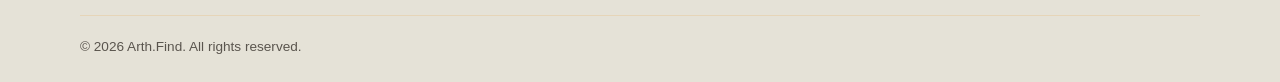
==== commit 19cfb344: "New Website" ====
--- a/index.html
+++ b/index.html
@@ -1,228 +1,126 @@
-<!DOCTYPE html>
-<html lang="en">
+<!doctype html>
+<html lang="en" data-theme="warm-calm">
 <head>
-<meta charset="utf-8">
-<meta name="viewport" content="width=device-width, initial-scale=1, viewport-fit=cover">
-<title>Arth.Find – context-aware word meanings for PDF readers</title>
-<link rel="icon" href="images/icon-source.svg" type="image/svg+xml">
-  <link rel="icon" href="images/icon16.png" sizes="16x16" type="image/png">
-  <link rel="icon" href="images/icon32.png" sizes="32x32" type="image/png">
-  <link rel="icon" href="images/icon48.png" sizes="48x48" type="image/png">
-  <link rel="icon" href="images/icon128.png" sizes="128x128" type="image/png">
-<link rel="preconnect" href="https://fonts.googleapis.com">
-<link rel="stylesheet" href="https://fonts.googleapis.com/css2?family=Newsreader:opsz,wght@6..72,400;6..72,600&family=Figtree:wght@400;500;600&display=swap">
-<link rel="stylesheet" href="css/styles.css">
+  <meta charset="utf-8">
+  <meta name="viewport" content="width=device-width, initial-scale=1, viewport-fit=cover">
+  <title>Arth.Find | Understand What You Read</title>
+  <meta name="description" content="Arth.Find is a Chrome extension that explains words, phrases and sentences in the context of what you are reading, on web pages and in PDFs.">
+  <meta name="theme-color" content="#f8f4e8">
+  <meta property="og:type" content="website">
+  <meta property="og:site_name" content="Arth.Find">
+  <meta property="og:title" content="Arth.Find | Understand What You Read">
+  <meta property="og:description" content="Context-aware explanations of words and concepts while you browse the web and read PDFs.">
+  <meta property="og:url" content="https://arthfind.tech/">
+  <meta property="og:image" content="https://arthfind.tech/assets/logo.png">
+  <meta name="twitter:card" content="summary">
+  <link rel="preconnect" href="https://fonts.googleapis.com">
+  <link rel="preconnect" href="https://fonts.gstatic.com" crossorigin>
+  <link href="https://fonts.googleapis.com/css2?family=Raleway:wght@200;300;400;500;600;700;800&display=swap" rel="stylesheet">
+  <link rel="icon" type="image/png" sizes="32x32" href="assets/favicon-32.png">
+  <link rel="icon" type="image/png" sizes="48x48" href="assets/favicon-48.png">
+  <link rel="apple-touch-icon" href="assets/logo.png">
+  <script>
+    /* Apply saved theme before first paint to avoid a flash of the wrong theme. */
+    (function () {
+      var ids = ["warm-calm","fresh-calm","soft-natural","warm-friendly","warm-calm-dark","fresh-calm-dark","soft-natural-dark","warm-friendly-dark"];
+      var t = "warm-calm";
+      try { var s = localStorage.getItem("arth-site-theme"); if (ids.indexOf(s) > -1) t = s; } catch (e) {}
+      document.documentElement.setAttribute("data-theme", t);
+    })();
+  </script>
+  <link rel="stylesheet" href="themes.css">
+  <link rel="stylesheet" href="styles.css">
 </head>
 <body>
-<header><div class="wrap">
-<a class="brand" href="#/"><svg xmlns="http://www.w3.org/2000/svg" viewBox="0 0 128 128" aria-hidden="true">
-  <title>Arth.Find logo</title>
-  <rect x="0" y="0" width="128" height="128" rx="24" fill="#0a0a0a"/>
-  <svg x="14" y="14" width="100" height="100"
-       viewBox="-20 -20 851.34 566.99" preserveAspectRatio="xMidYMid meet">
-    <g transform="translate(-60.101763,581.986566) scale(0.1,-0.1)" fill="#ffffff" stroke="none">
-      <path d="M2402 5808 c-20 -20 -14 -32 35 -73 26 -22 124 -114 216 -205 93 -91
-176 -168 186 -171 9 -4 459 -7 1000 -8 783 0 986 -3 993 -13 4 -7 8 -992 8
--2188 l1 -2175 173 -177 c96 -97 186 -193 201 -212 15 -20 36 -36 46 -36 18 0
-19 59 21 2398 l3 2397 1465 5 1465 5 80 65 c44 36 139 119 211 185 71 66 148
-135 170 152 82 67 337 62 -3130 63 -2447 0 -3134 -2 -3144 -12z"/>
-      <path d="M3265 4478 c-27 -24 -106 -92 -175 -153 -69 -61 -152 -133 -185 -160
--70 -59 -75 -64 -68 -82 4 -9 30 -13 98 -13 51 0 117 -5 146 -10 30 -6 84 -15
-121 -19 146 -19 354 -129 480 -254 76 -74 187 -239 218 -322 12 -33 27 -69 33
--80 11 -22 32 -134 42 -230 12 -108 -35 -356 -81 -430 -6 -11 -15 -30 -19 -43
--20 -69 -160 -246 -257 -328 -284 -237 -593 -339 -973 -320 -194 9 -399 52
--530 111 -120 55 -144 65 -149 65 -9 0 -188 105 -269 158 -101 66 -142 98
--262 206 -55 50 -110 99 -123 111 -13 11 -54 56 -90 100 -37 44 -77 91 -89
-104 -61 64 -304 404 -365 511 -10 19 -30 53 -43 75 -14 22 -29 51 -35 65 -18
-41 -60 90 -77 90 -12 0 -14 -9 -10 -42 11 -107 68 -320 143 -543 45 -132 165
--371 252 -499 130 -194 384 -474 498 -550 21 -14 66 -45 99 -69 196 -141 442
--256 685 -317 208 -53 218 -54 450 -54 210 0 233 2 345 28 65 15 126 31 135
-35 8 5 33 12 55 16 22 4 59 15 82 26 23 10 46 19 51 19 13 0 225 109 275 141
-93 59 228 169 301 243 149 153 288 363 342 516 9 25 22 61 29 80 32 88 56 184
-71 290 44 307 -52 720 -224 963 -103 146 -269 323 -367 392 -159 111 -257 165
--326 180 -19 4 -46 14 -61 21 -15 8 -49 14 -75 14 -42 0 -54 -6 -98 -42z"/>
-      <path d="M5721 4036 c-10 -11 -15 -77 -19 -229 -4 -191 -3 -214 12 -226 14
--12 168 -14 969 -15 554 -1 960 2 972 8 22 10 82 64 255 231 63 61 142 134
-174 162 48 42 57 55 47 66 -9 12 -194 15 -1204 16 -1065 2 -1195 0 -1206 -13z"/>
-    </g>
-  </svg>
-</svg>Arth.Find</a>
-<nav aria-label="Main">
-<a href="#/">Home</a>
-<a href="#/faq">FAQs</a>
-<a href="#/privacy">Privacy policy</a>
-<a href="#/team">Team</a>
-<a href="#/feedback">Feedback</a>
-</nav></div></header>
-<main>
+  <a class="skip" href="#main">Skip to content</a>
 
-<!-- HOME -->
-<div class="page wrap" id="home">
-<div class="hero">
-<div>
-<h1>The right meaning depends on where you find the word.</h1>
-<p>Arth.Find is an AI-powered Chrome extension for PDF and e-book readers. Highlight a word, phrase or sentence and get its meaning in the context of what you are reading, right on the page, with no new tabs.</p>
-<div class="row"><a href="https://chromewebstore.google.com/detail/chekciphhfcfglnlbaclchafimbabggp?utm_source=item-share-cb" target="_blank" rel="noopener noreferrer">
-<span class="btn" role="note">Chrome Web Store</span></a></div>
-</div>
-<div class="demo" aria-label="Example of a contextual lookup">
-<p style="margin:0">You are reading about technology and startups. You highlight <mark>Silicon</mark>.</p>
-<div class="ans"><b>A search engine says</b>Silicon is a chemical element with the symbol Si and atomic number 14, best known as the foundational semiconductor material powering modern electronics. Correct, but not what your book means.</div>
-<div class="ans good"><b>Arth.Find says</b>Silicon refers to the region's name, which is derived from the silicon-based technologies that were developed there.</div>
-</div>
-</div>
+  <header class="site-header">
+    <div class="wrap header-row">
+      <a class="brand" href="#top" aria-label="Arth.Find home">
+        <img src="assets/logo.png" width="36" height="36" alt="" class="brand-logo">
+        <span class="brand-name">Arth.Find</span>
+      </a>
+      <div class="actions">
+        <a class="btn btn-ghost btn-feedback" data-link="feedbackForm" target="_blank" rel="noopener noreferrer" title="Alpha test feedback">
+          <svg class="ico" viewBox="0 0 24 24" aria-hidden="true"><path d="M21 11.5a8.5 8.5 0 0 1-12.4 7.5L3.5 20.5l1.5-4.9A8.5 8.5 0 1 1 21 11.5z" fill="none" stroke="currentColor" stroke-width="2" stroke-linecap="round" stroke-linejoin="round"/></svg>
+          <span>Alpha test feedback</span>
+        </a>
+        <a class="btn btn-primary" data-link="chromeStore" target="_blank" rel="noopener noreferrer">
+          <svg class="ico" viewBox="0 0 24 24" aria-hidden="true"><path d="M12 4v11m0 0 4-4m-4 4-4-4M5 19h14" fill="none" stroke="currentColor" stroke-width="2" stroke-linecap="round" stroke-linejoin="round"/></svg>
+          <span>Add to Chrome</span>
+        </a>
+        <div class="theme" id="theme">
+          <button class="theme-btn" id="themeBtn" type="button" aria-haspopup="true" aria-expanded="false" aria-controls="themePanel" aria-label="Choose colour theme" title="Choose colour theme"></button>
+          <div class="theme-panel" id="themePanel" role="group" aria-label="Colour theme" hidden>
+            <p class="theme-title">Theme</p>
+            <div class="theme-grid" id="themeGrid" role="radiogroup" aria-label="Colour theme"></div>
+            <p class="theme-name" id="themeName" aria-live="polite"></p>
+          </div>
+        </div>
+      </div>
+    </div>
+  </header>
 
-<section class="blk" aria-labelledby="f">
-<h2 id="f">What you get</h2>
-<div class="grid">
-<div><h3>Meaning in context</h3><p>Explanations for words, phrases and whole sentences, based on the text around your selection.</p></div>
-<div><h3>Stay on the page</h3><p>Meanings appear right where you are reading. No tab switching, no broken concentration.</p></div>
-<div><h3>Calming themes</h3><p>Reading themes with colours chosen with human psychology in mind, instead of a harsh white or black page.</p></div>
-<div><h3>Nature wallpapers</h3><p>Built-in calming backgrounds such as forests, water and light through leaves.</p></div>
-<div><h3>Your own backgrounds</h3><p>Upload a favourite photo or painting to make the reader feel like yours.</p></div>
-<div><h3>Built-in PDF reader</h3><p>Open a local PDF or a PDF URL in the bundled PDF.js viewer, and select any rendered text to look it up.</p></div>
-<div><h3>Bring your own key</h3><p>Prefer your own Gemini, OpenAI or NVIDIA NIM key? Use it. It is encrypted on the server and never sent back to the extension.</p></div>
-</div>
-</section>
+  <main id="main">
+    <section class="hero" id="top">
+      <div class="hero-ambient" aria-hidden="true">
+        <span class="ambient-orb ambient-orb-a"></span>
+        <span class="ambient-orb ambient-orb-b"></span>
+        <span class="ambient-orb ambient-orb-c"></span>
+        <span class="ambient-orbit ambient-orbit-a"></span>
+        <span class="ambient-orbit ambient-orbit-b"></span>
+        <span class="ambient-grid"></span>
+      </div>
+      <div class="wrap hero-grid">
+        <div class="hero-copy">
+          <h1>The right meaning depends on where you find the word.</h1>
+          <p class="lead">Arth.Find explains unfamiliar words, phrases and sentences using the text around your selection, while you browse the web and read PDFs.</p>
+          <p class="sub">Highlight text, and the meaning that fits your page appears right there. No new tabs. PDFs open in the built-in reader.</p>
+        </div>
 
-<section class="blk" aria-labelledby="g">
-<h2 id="g">User guide</h2>
-<p>Watch how to open the PDF reader, highlight text and choose your theme and wallpaper.</p>
-<div class="video" id="video"><span>YouTube user guide goes here.<br>Set <code>YOUTUBE_ID</code> in the script at the bottom of this file.</span></div>
-</section>
-</div>
+        <figure class="hero-visual">
+          <div class="frame" role="img" aria-label="Arth.Find explaining a highlighted word on a web page">
+            <div class="frame-bar" aria-hidden="true"><i></i><i></i><i></i></div>
+            <div class="frame-body">
+              <img src="assets/promo.png" width="1280" height="800" alt="Arth.Find explaining a highlighted word on a web page">
+            </div>
+          </div>
+        </figure>
+      </div>
+    </section>
 
-<!-- FAQ -->
-<div class="page wrap" id="faq">
-<h1> Frequently Asked Questions (FAQs)</h1>
-<p>Answers to common questions.</p>
-<details><summary>What is Arth.Find?</summary><p>A browser extension that shows you the meaning of any word, phrase, or sentence you select based on the exact context you're reading it in without leaving the page.</p></details>
-<details><summary>How is this different from a regular dictionary or Google search?</summary><p>A dictionary gives you one generic definition for every use of a word. Arth.Find looks at the sentence (and nearby heading) around your selection and generates a meaning that actually fits what you're reading plus you never leave the page to get it.</p></details>
-<details><summary>Who is it for?</summary><p>Whether you're a student tackling complex papers, a professional conducting research, or a passionate reader saving on expensive textbooks,this is for you. From engineering diagrams and medical journals to classic literature, master any text directly in your browser.</p></details>
-<details><summary>Do I need to sign up?</summary><p>No account is required. You bring your own AI provider API key (e.g. from Gemini or OpenAI) to power the explanations.</p></details>
-<details><summary>Why do I need my own API key?</summary><p>This keeps the extension free to use and puts you in control of your own usage and costs, rather than routing everyone's requests through a shared, rate-limited key.</p></details>
-<details><summary>Is my API key safe?</summary><p>The API key is encrypted before it's stored.</p></details>
-<details><summary>Which AI providers are supported?</summary><p>Gemini, OpenAI and NVIDIA NIM.</p></details>
-<details><summary>There is an API key error when I am trying to use the extension</summary><p>Remove the saved provider key and re-enter it, or refresh the page once.</p></details>
-<details><summary>Can I change how it looks?</summary><p>8 color themes and several background options are available in settings.</p></details>
-</div>
+    <section class="video" aria-labelledby="video-h">
+      <div class="wrap">
+        <h2 id="video-h">See Arth.Find in Action</h2>
+        <p class="section-sub">A short walkthrough of the extension.</p>
+        <div class="video-frame">
+          <iframe id="ytFrame" title="Arth.Find product video" loading="lazy" width="560" height="315"
+            allow="encrypted-media; picture-in-picture; fullscreen"
+            referrerpolicy="strict-origin-when-cross-origin"></iframe>
+        </div>
+      </div>
+    </section>
+  </main>
 
-<!-- PRIVACY -->
-<div class="page wrap" id="privacy">
-<article class="legal">
-<h1>Privacy Policy</h1>
-<p><strong>Last Updated:</strong> October 02, 2026</p>
-<p>Arth.Find ("Arth.Find", "we," "our," or "us") respects your privacy and is committed to handling your information responsibly. This Privacy Policy explains what information Arth.Find processes, why it is processed, how it is protected, and the choices available to you when using the Arth.Find Chrome Extension and related services.</p>
-<p>By using Arth.Find, you acknowledge the practices described in this Privacy Policy.</p>
+  <footer class="site-footer">
+    <div class="wrap footer-grid">
+      <div class="socials">
+        <h2 class="foot-h">Our Socials</h2>
+        <a class="social-link" data-link="instagram" target="_blank" rel="noopener noreferrer" aria-label="Arth.Find on Instagram">
+          <svg class="ico" viewBox="0 0 24 24" aria-hidden="true"><rect x="3" y="3" width="18" height="18" rx="5" fill="none" stroke="currentColor" stroke-width="2"/><circle cx="12" cy="12" r="4" fill="none" stroke="currentColor" stroke-width="2"/><circle cx="17.3" cy="6.7" r="1.2" fill="currentColor"/></svg>
+          <span>Instagram</span>
+        </a>
+      </div>
+      <nav class="foot-nav" aria-label="Footer">
+        <a href="team.html">Our Team</a>
+        <a href="privacy.html">Privacy Policy</a>
+        <a id="contactLink" data-link="mailto">Contact</a>
+      </nav>
+    </div>
+    <div class="wrap copy">© 2026 Arth.Find. All rights reserved.</div>
+  </footer>
 
-<h3>1. About Arth.Find</h3>
-<p>Arth.Find is a context-aware reading tool that helps users understand words, phrases, and sentences based on the surrounding text in a document. The service is designed around data minimization. We aim to process only the information necessary to provide the requested explanation and to avoid collecting information that is not needed for the service.</p>
-
-<h3>2. Information We Process</h3>
-<h4>Text You Select</h4>
-<p>Selected text and its surrounding context are sent to our server only when you select text and click Explain Arth.Find does not collect your browsing history and does not read or transmit the rest of a page's content.</p>
-
-<h4>Information You Provide for AI Services</h4>
-<p>Arth.Find may allow you to connect your own AI provider account or API key, including supported providers such as Google Gemini, OpenAI, or NVIDIA NIM. If you choose to use this feature, the credentials you provide are transmitted securely and protected using encryption. Arth.Find does not display your original credential back to you after it has been securely stored. You are responsible for maintaining the security of your AI provider account and for complying with that provider's terms and policies.</p>
-
-<h4>Preferences and Settings</h4>
-<p>Arth.Find may store settings such as reading themes, background preferences, and other interface preferences locally on your device.</p>
-<p>These settings are used to provide a more personalized reading experience.</p>
-
-<h4>Account Information</h4>
-<p>Arth.Find does not currently require users to create an account to use the extension.</p>
-
-<h3>3. How We Use Information</h3>
-<p>Information processed by Arth.Find is used to:</p>
-<ul>
-<li>provide context-aware explanations and related functionality;</li>
-<li>securely handle AI provider credentials when you choose to use your own provider account;</li>
-<li>remember your local preferences and settings;</li>
-<li>maintain, secure, troubleshoot, and improve the service where necessary; and</li>
-<li>comply with applicable legal and regulatory requirements.</li>
-</ul>
-<p>We do not use your selected text to build a personal profile about you.</p>
-
-<h3>4. AI Providers and Third-Party Services</h3>
-<p>To generate explanations, Arth.Find may transmit selected text and relevant context to an AI provider.</p>
-<p>Depending on how you use the service, this may include providers such as:</p>
-<ul>
-<li>Google Gemini</li>
-<li>OpenAI</li>
-<li>NVIDIA NIM</li>
-</ul>
-<p>The information sent to an AI provider is subject to that provider's applicable privacy policy, terms of service, and data-handling practices.</p>
-<p>Different providers, products, account types, and service plans may have different data-retention and model-improvement policies. You should review the privacy and data-use terms of the AI provider associated with your account before submitting confidential or sensitive information.</p>
-
-<h3>5. Information We Do Not Sell</h3>
-<p>We do not sell, rent, or trade personal information for advertising or marketing purposes. We do not use information processed through Arth.Find to create advertising profiles or credit profiles.</p>
-<h4>Chrome Web Store User Data Policy</h4>
-<p>The use of information received from Chrome APIs will adhere to the Chrome Web Store User Data Policy, including the Limited Use requirements. We use this information only to provide Arth.Find's single purpose: explaining selected text in context. We do not sell it or use it for advertising, and we do not transfer it to third parties.</p>
-
-<h3>6. Data Retention</h3>
-<p>We do not store your selected text or its surrounding context on our servers. Text is stored only if you choose to save it to your library, and saved items are kept on your own device. Our servers keep only standard technical logs (such as request time and status) needed to operate and troubleshoot the service.</p>
-<p>Information may nevertheless be retained for a limited period where reasonably necessary to operate, protect, troubleshoot, or legally maintain the service. Where you use your own AI provider credentials, encrypted credential information may remain associated with the service until it is removed, invalidated, or otherwise deleted in accordance with our applicable procedures.</p>
-
-<h3>7. Local Storage and Device Data</h3>
-<p>Some Arth.Find preferences are stored locally on your device, such as themes, wallpapers, and interface settings. Local settings remain on your device unless you remove them or otherwise clear the relevant browser or extension data.</p>
-
-<h3>8. Security</h3>
-<p>We take reasonable technical and organizational measures to protect information handled by Arth.Find. Communications between the extension, our servers, and supported services are protected using encrypted HTTPS connections.</p>
-<p>Where you choose to provide an AI provider credential, we use encryption and appropriate security measures designed to protect that credential from unauthorized access. However, no method of transmission or storage can be guaranteed to be completely secure. You should avoid submitting confidential, highly sensitive, or unnecessary personal information when using AI-powered features.</p>
-
-<h3>9. Your Choices and Privacy Rights</h3>
-<p>You may choose whether to use features that require an AI provider credential. You may also remove your locally stored Arth.Find preferences and settings through your browser or extension controls.</p>
-<p>Where applicable under the laws governing your use of Arth.Find, you may have rights relating to your personal information, including rights to request access, correction, deletion, or other forms of control over your information. For privacy-related requests or complaints, please contact us using the support details provided below.</p>
-
-<h3>10. Children's Privacy</h3>
-<p>Arth.Find is not specifically directed toward children. We do not knowingly request personal information from children for the purpose of creating user accounts or profiles. If you believe that a child has provided personal information to us and you would like it reviewed or removed, please contact us.</p>
-
-<h3>11. Legal and Regulatory Compliance</h3>
-<p>We aim to handle personal information in accordance with applicable privacy and data-protection requirements. For users in India, this includes consideration of the Digital Personal Data Protection Act, 2023 and applicable rules and regulations as they come into force. Nothing in this Privacy Policy is intended to limit any privacy rights you may have under applicable law.</p>
-
-<h3>12. Changes to This Privacy Policy</h3>
-<p>We may update this Privacy Policy from time to time to reflect changes to Arth.Find, our services, or applicable legal requirements. When we make material changes, we will update the "Last Updated" date at the beginning of this policy. We encourage you to review this page periodically to remain informed about how Arth.Find handles information.</p>
-
-<h3>13. Contact Us</h3>
-<p>For privacy questions, requests, or complaints relating to Arth.Find, please contact us at:</p>
-<p><strong>Email:</strong> <a href="mailto:arthfind11@gmail.com">arthfind11@gmail.com</a></p>
-<p>We will make reasonable efforts to review and respond to privacy-related requests in a timely manner.</p>
-
-<p><strong>Arth.Find</strong></p>
-<p>Arth.Find ("अर्थ") refers to "meaning" reflecting the purpose of the service: helping readers understand meaning in context.</p>
-</article>
-</div>
-
-<!-- TEAM -->
-<div class="page wrap" id="team">
-<h1>Meet the team</h1>
-<p>The people behind Arth.Find.</p>
-<div class="team" id="teamGrid"></div>
-</div>
-
-<!-- FEEDBACK -->
-<div class="page wrap" id="feedback">
-    <h1>Share your feedback</h1>
-    <p>
-        Tell us what you think about Arth.Find, report an issue,
-        or suggest something you'd like us to improve.
-    </p>
-
-    <div class="feedback-form">
-        <iframe
-            src="https://docs.google.com/forms/d/e/1FAIpQLSeOCu9X3PdrCOCAlzUUyhaV5zkZV9QSp5YOEuVBY2n2vtTlOQ/viewform?embedded=true"
-            title="Arth.Find Feedback Form"
-            loading="lazy">
-            Loading…
-        </iframe>
-    </div>
-</div>
-
-</main>
-<footer><div class="wrap">
-<span>Arth.Find - Copyright © 2026 All rights reserved.</span>
-
-</div></footer>
-<script src="js/script.js" defer></script>
+  <script src="config.js"></script>
+  <script src="app.js"></script>
 </body>
 </html>
--- a/themes.css
+++ b/themes.css
@@ -0,0 +1,32 @@
+/* Theme tokens copied verbatim from extension/themes.css (source of truth).
+   Only --cc-radius/--cc-shadow defaults and the derived tokens below are site-specific. */
+:root, [data-theme="warm-calm"] {
+  --cc-surface:#f8f4e8; --cc-border:#e6d5b8; --cc-heading:#3b3b3b; --cc-text:#3b3b3b;
+  --cc-muted:#6f675b; --cc-accent:#b17a57; --cc-on-accent:#ffffff; --cc-highlight:#f5e6a8; --cc-support:#a7b98f;
+  --cc-shadow:0 6px 20px rgba(28,25,20,.14);
+}
+[data-theme="fresh-calm"] { --cc-surface:#f1f8f3; --cc-border:#c6dccc; --cc-heading:#3e6b4b; --cc-text:#2f2f2f; --cc-muted:#5f7566; --cc-accent:#6b8f71; --cc-on-accent:#ffffff; --cc-highlight:#f5e6a8; --cc-support:#8fb996; --cc-shadow:0 6px 20px rgba(28,25,20,.14); }
+[data-theme="soft-natural"] { --cc-surface:#eaf4ff; --cc-border:#a7c7e7; --cc-heading:#2f5f73; --cc-text:#3b3b3b; --cc-muted:#5d7183; --cc-accent:#4a90a4; --cc-on-accent:#ffffff; --cc-highlight:#f5e6a8; --cc-support:#7fb3d5; --cc-shadow:0 6px 20px rgba(28,25,20,.14); }
+[data-theme="warm-friendly"] { --cc-surface:#fff7e6; --cc-border:#ffd8b1; --cc-heading:#a67c52; --cc-text:#3b3b3b; --cc-muted:#7d6a55; --cc-accent:#d9825b; --cc-on-accent:#ffffff; --cc-highlight:#f4c430; --cc-support:#f4c430; --cc-shadow:0 6px 20px rgba(28,25,20,.14); }
+[data-theme="warm-calm-dark"] { --cc-surface:#2a2723; --cc-border:#45403a; --cc-heading:#f2ecdd; --cc-text:#ede6d8; --cc-muted:#a2988a; --cc-accent:#c08b63; --cc-on-accent:#241f1a; --cc-highlight:#8a7433; --cc-support:#a7b98f; --cc-shadow:0 6px 20px rgba(0,0,0,.45); color-scheme:dark; }
+[data-theme="fresh-calm-dark"] { --cc-surface:#1f2723; --cc-border:#38473d; --cc-heading:#dff0e4; --cc-text:#e1ede4; --cc-muted:#93a899; --cc-accent:#7fa987; --cc-on-accent:#16201a; --cc-highlight:#55703f; --cc-support:#8fb996; --cc-shadow:0 6px 20px rgba(0,0,0,.45); color-scheme:dark; }
+[data-theme="soft-natural-dark"] { --cc-surface:#1e262e; --cc-border:#354552; --cc-heading:#dcecf8; --cc-text:#e2edf7; --cc-muted:#93a7b8; --cc-accent:#5fa7bc; --cc-on-accent:#10191f; --cc-highlight:#3f6474; --cc-support:#7fb3d5; --cc-shadow:0 6px 20px rgba(0,0,0,.45); color-scheme:dark; }
+[data-theme="warm-friendly-dark"] { --cc-surface:#2b2520; --cc-border:#473c33; --cc-heading:#f7e2c8; --cc-text:#f6eadb; --cc-muted:#b2a18d; --cc-accent:#d9825b; --cc-on-accent:#241a13; --cc-highlight:#8a6a24; --cc-support:#f4c430; --cc-shadow:0 6px 20px rgba(0,0,0,.45); color-scheme:dark; }
+
+/* Derived tokens (site-specific, computed from the verified tokens) */
+:root, [data-theme] {
+  --bg: var(--cc-surface);
+  --card: color-mix(in srgb, var(--cc-surface) 90%, var(--cc-heading) 10%);
+  --card-2: color-mix(in srgb, var(--cc-surface) 95%, var(--cc-heading) 5%);
+  --line: var(--cc-border);
+  --btn-bg: var(--cc-accent);
+  --btn-fg: var(--cc-on-accent);
+  --link: var(--cc-heading);
+  --ink: var(--cc-heading);
+  --soft: color-mix(in srgb, var(--cc-muted) 60%, var(--cc-text) 40%);
+}
+/* Light themes: darken the accent fill so button text reaches AA contrast */
+[data-theme="warm-calm"], [data-theme="fresh-calm"], [data-theme="soft-natural"], [data-theme="warm-friendly"] {
+  --btn-bg: color-mix(in srgb, var(--cc-accent) 72%, #000);
+  --ink: color-mix(in srgb, var(--cc-heading) 50%, var(--cc-text) 50%);
+}
--- a/styles.css
+++ b/styles.css
@@ -0,0 +1,236 @@
+@font-face{font-family:"Syne";font-style:normal;font-weight:700;font-display:swap;src:url("assets/fonts/Syne-700.ttf") format("truetype")}
+@font-face{font-family:"Syne";font-style:normal;font-weight:800;font-display:swap;src:url("assets/fonts/Syne-800.ttf") format("truetype")}
+*,*::before,*::after{box-sizing:border-box}
+html{scroll-behavior:smooth;-webkit-text-size-adjust:100%}
+body{margin:0;background:var(--bg);color:var(--cc-text);font:400 1rem/1.6 "Plus Jakarta Sans","Space Grotesk",-apple-system,BlinkMacSystemFont,"Segoe UI",Roboto,Helvetica,Arial,sans-serif;
+  transition:background-color .25s ease,color .25s ease;overflow-x:hidden}
+img{max-width:100%;height:auto;display:block}
+a{color:var(--ink)}
+h1,h2{color:var(--cc-heading);line-height:1.15;margin:0;letter-spacing:-.02em}
+.wrap{width:min(1120px,100% - 2.5rem);margin-inline:auto}
+.skip{position:absolute;left:-999px;top:0;background:var(--btn-bg);color:var(--btn-fg);padding:.6rem 1rem;border-radius:0 0 10px 0;z-index:100}
+.skip:focus{left:0}
+:focus-visible{outline:3px solid var(--ink);outline-offset:3px;border-radius:8px}
+.ico{width:18px;height:18px;flex:none}
+
+/* Link hover underline — left-to-right */
+a:not(.btn):not(.brand):not(.social-link):not(.skip):not(.swatch) {
+  position:relative;text-decoration:none;display:inline-block
+}
+a:not(.btn):not(.brand):not(.social-link):not(.skip):not(.swatch)::after {
+  content:"";position:absolute;left:0;bottom:0;width:0;height:2px;
+  background:var(--cc-accent,var(--ink));transition:width .3s ease
+}
+a:not(.btn):not(.brand):not(.social-link):not(.skip):not(.swatch):hover::after {
+  width:100%
+}
+.site-header{position:sticky;top:0;z-index:50;background:color-mix(in srgb,var(--bg) 88%,transparent);backdrop-filter:blur(10px);
+  border-bottom:1px solid var(--line);padding-top:env(safe-area-inset-top,0)}
+.header-row{display:flex;align-items:center;justify-content:space-between;gap:.75rem;min-height:68px}
+.brand{display:flex;align-items:center;gap:.65rem;text-decoration:none;color:var(--ink);font-weight:700;font-size:1.15rem;min-height:44px}
+.brand-logo{border-radius:9px}
+.actions{display:flex;align-items:center;gap:.6rem}
+.btn{display:inline-flex;align-items:center;justify-content:center;gap:.5rem;min-height:44px;padding:.55rem 1.1rem;border-radius:999px;
+  font:600 .95rem/1.2 inherit;text-decoration:none;border:1px solid transparent;cursor:pointer;white-space:nowrap;
+  transition:transform .15s ease,background-color .2s ease,border-color .2s ease,box-shadow .2s ease}
+.btn-primary{background:var(--btn-bg);color:var(--btn-fg);box-shadow:var(--cc-shadow)}
+.btn-primary:hover{background:color-mix(in srgb,var(--btn-bg) 88%,var(--cc-heading))}
+.btn-ghost{background:transparent;color:var(--ink);border-color:var(--ink)}
+.btn-ghost:hover{background:var(--card)}
+.btn:active{transform:translateY(1px)}
+.btn-feedback .ico{width:20px;height:20px}
+.sr-only{position:absolute;width:1px;height:1px;margin:-1px;padding:0;overflow:hidden;clip:rect(0 0 0 0);white-space:nowrap;border:0}
+.btn-lg{min-height:52px;padding:.7rem 1.5rem;font-size:1rem}
+
+/* Theme selector */
+.theme{position:relative}
+.theme-btn{width:44px;height:44px;border-radius:50%;padding:0;cursor:pointer;border:2px solid var(--cc-heading);
+  background:conic-gradient(#b17a57 0 12.5%,#6b8f71 0 25%,#4a90a4 0 37.5%,#d9825b 0 50%,#c08b63 0 62.5%,#7fa987 0 75%,#5fa7bc 0 87.5%,#d9825b 0);
+  box-shadow:inset 0 0 0 4px var(--bg);transition:transform .2s ease}
+.theme-btn:hover{transform:scale(1.06)}
+.theme-panel{position:absolute;right:0;top:calc(100% + 10px);width:min(268px,calc(100vw - 1.5rem));padding:1rem;background:var(--card-2);
+  border:1px solid var(--line);border-radius:16px;box-shadow:var(--cc-shadow)}
+.theme-panel[hidden]{display:none}
+.theme-title{margin:0 0 .75rem;font-size:.8rem;font-weight:700;text-transform:uppercase;letter-spacing:.08em;color:var(--soft)}
+.theme-grid{display:grid;grid-template-columns:repeat(4,1fr);gap:.6rem;justify-items:center}
+.swatch{position:relative;width:44px;height:44px;border-radius:50%;cursor:pointer;padding:0;border:2px solid var(--line);
+  background:linear-gradient(135deg,var(--s) 0 50%,var(--a) 50% 100%);transition:transform .15s ease}
+.swatch:hover{transform:scale(1.08)}
+.swatch[aria-checked="true"]{border-color:var(--cc-heading);box-shadow:0 0 0 3px var(--card-2),0 0 0 5px var(--cc-heading)}
+.swatch svg{position:absolute;inset:0;margin:auto;width:20px;height:20px;display:none;filter:drop-shadow(0 0 2px rgba(0,0,0,.6))}
+.swatch[aria-checked="true"] svg{display:block}
+.theme-name{margin:.8rem 0 0;font-size:.9rem;font-weight:600;color:var(--ink);min-height:1.4em}
+
+/* Hero */
+.hero{position:relative;isolation:isolate;overflow:hidden;padding:clamp(2.5rem,7vw,6rem) 0 clamp(2rem,5vw,4rem)}
+.hero-grid{position:relative;z-index:1;display:grid;grid-template-columns:1.05fr .95fr;gap:clamp(2rem,5vw,4.5rem);align-items:center}
+
+/* Soft, theme-aware motion background. All movement is decorative and stays behind content. */
+.hero-ambient{position:absolute;z-index:0;inset:0;overflow:hidden;pointer-events:none;contain:paint}
+.hero-ambient::before{content:"";position:absolute;inset:-18%;background:
+  radial-gradient(ellipse at 20% 24%,color-mix(in srgb,var(--cc-accent) 13%,transparent),transparent 45%),
+  radial-gradient(ellipse at 78% 58%,color-mix(in srgb,var(--cc-support) 17%,transparent),transparent 42%);
+  opacity:.9;animation:ambient-wash 24s ease-in-out infinite alternate;will-change:transform,opacity}
+.hero-ambient::after{content:"";position:absolute;inset:-32%;background:repeating-radial-gradient(ellipse at 70% 44%,transparent 0 88px,color-mix(in srgb,var(--cc-accent) 12%,transparent) 89px 90px,transparent 91px 138px);
+  opacity:.42;transform:rotate(-12deg);animation:orbit-drift 72s linear infinite;will-change:transform}
+.ambient-orb{position:absolute;display:block;border-radius:50%;filter:blur(34px);opacity:.52;will-change:transform;transform:translate3d(0,0,0)}
+.ambient-orb-a{width:clamp(260px,42vw,600px);aspect-ratio:1;left:-12%;top:-32%;background:radial-gradient(circle at 48% 50%,color-mix(in srgb,var(--cc-accent) 36%,transparent),transparent 68%);animation:orb-float-a 19s ease-in-out infinite alternate}
+.ambient-orb-b{width:clamp(280px,38vw,540px);aspect-ratio:1;right:-10%;top:8%;background:radial-gradient(circle at 45% 45%,color-mix(in srgb,var(--cc-support) 40%,transparent),transparent 70%);animation:orb-float-b 23s ease-in-out infinite alternate}
+.ambient-orb-c{width:clamp(200px,30vw,420px);aspect-ratio:1;left:32%;bottom:-60%;background:radial-gradient(circle at 50% 45%,color-mix(in srgb,var(--cc-accent) 24%,transparent),transparent 70%);animation:orb-float-c 26s ease-in-out infinite alternate}
+.ambient-orbit{position:absolute;display:block;width:min(58vw,740px);aspect-ratio:1;right:-11%;top:50%;border:1px solid color-mix(in srgb,var(--cc-accent) 20%,transparent);border-radius:50%;transform:translateY(-50%) rotate(-24deg);opacity:.55}
+.ambient-orbit-a{animation:orbit-tilt-a 34s ease-in-out infinite alternate}
+.ambient-orbit-b{width:min(44vw,560px);right:-3%;top:46%;border-color:color-mix(in srgb,var(--cc-support) 28%,transparent);transform:translateY(-50%) rotate(34deg) scaleY(.66);animation:orbit-tilt-b 29s ease-in-out infinite alternate}
+.ambient-grid{position:absolute;inset:0;background-image:radial-gradient(color-mix(in srgb,var(--cc-heading) 18%,transparent) .8px,transparent .8px);background-size:24px 24px;opacity:.16;mask-image:linear-gradient(90deg,transparent 0%,#000 35%,#000 86%,transparent 100%)}
+@keyframes ambient-wash{0%{transform:translate3d(-1.5%,0,0) scale(1)}100%{transform:translate3d(1.5%,2%,0) scale(1.06)}}
+@keyframes orb-float-a{0%{transform:translate3d(0,0,0) scale(1)}100%{transform:translate3d(8vw,5vh,0) scale(1.08)}}
+@keyframes orb-float-b{0%{transform:translate3d(0,0,0) scale(1)}100%{transform:translate3d(-6vw,-4vh,0) scale(.94)}}
+@keyframes orb-float-c{0%{transform:translate3d(0,0,0) scale(.95)}100%{transform:translate3d(4vw,-5vh,0) scale(1.1)}}
+@keyframes orbit-drift{from{transform:rotate(-12deg)}to{transform:rotate(348deg)}}
+@keyframes orbit-tilt-a{from{transform:translateY(-50%) rotate(-24deg) scale(1)}to{transform:translateY(-47%) rotate(-12deg) scale(1.04)}}
+@keyframes orbit-tilt-b{from{transform:translateY(-50%) rotate(34deg) scaleY(.66)}to{transform:translateY(-48%) rotate(18deg) scaleY(.72)}}
+[data-theme$="-dark"] .ambient-orb{opacity:.36}
+[data-theme$="-dark"] .hero-ambient::after{opacity:.3}
+@media(max-width:640px){
+  .ambient-orb{filter:blur(28px);opacity:.42}
+  .ambient-orbit{width:100vw;right:-44%;opacity:.35}
+  .ambient-orbit-b{width:76vw;right:-28%}
+  .ambient-grid{background-size:28px 28px;opacity:.1}
+}
+@media(prefers-reduced-motion:reduce){
+  .hero-ambient::before,.hero-ambient::after,.ambient-orb,.ambient-orbit{animation:none!important;will-change:auto}
+}
+.hero-copy h1{font-family:"Raleway","Segoe UI",-apple-system,BlinkMacSystemFont,Helvetica,Arial,sans-serif;font-size:clamp(2.2rem,5.2vw,3.7rem);font-weight:300;letter-spacing:-.08em}
+.lead{font-size:clamp(1.05rem,1.8vw,1.25rem);margin:1.25rem 0 .75rem;max-width:36rem}
+.sub{color:var(--soft);margin:0 0 2rem;max-width:34rem}
+.cta-row{display:flex;flex-wrap:wrap;gap:.8rem}
+.hero-visual{margin:0}
+.frame{background:var(--card-2);border:1px solid var(--line);border-radius:20px;box-shadow:var(--cc-shadow);overflow:hidden}
+.frame-bar{display:flex;gap:6px;padding:.75rem 1rem;border-bottom:1px solid var(--line);background:var(--card)}
+.frame-bar i{width:10px;height:10px;border-radius:50%;background:var(--line)}
+.frame-body{padding:0;display:grid;gap:0}
+.frame-body img{width:100%;height:auto;display:block}
+.ex-read{margin:0;font-size:1.05rem}
+mark{background:var(--cc-highlight);color:var(--cc-text);padding:.05em .3em;border-radius:5px;font-weight:700}
+.ex-card{border:1px solid var(--line);border-radius:14px;padding:1rem 1.1rem}
+.ex-card p{margin:.3rem 0 0}
+.ex-other{background:var(--card)}
+.ex-other p{color:var(--soft)}
+.ex-arth{background:var(--card-2);border-color:var(--cc-accent);border-width:2px}
+.ex-label{font-size:.75rem;font-weight:700;text-transform:uppercase;letter-spacing:.07em;color:var(--soft)}
+.ex-arth .ex-label{color:var(--ink)}
+figcaption{margin-top:.75rem;font-size:.82rem;color:var(--soft)}
+figcaption code{font-size:.95em}
+
+/* Video */
+.video{padding:clamp(2.5rem,6vw,5rem) 0;border-top:1px solid var(--line)}
+.video .wrap{text-align:center}
+h2{font-size:clamp(1.7rem,3.4vw,2.4rem);font-weight:800}
+.section-sub{color:var(--soft);margin:.7rem 0 2rem}
+.video-frame{max-width:900px;margin:0 auto;aspect-ratio:16/9;border-radius:20px;overflow:hidden;border:1px solid var(--line);
+  background:var(--card);box-shadow:var(--cc-shadow)}
+.video-frame iframe{width:100%;height:100%;border:0;display:block}
+
+/* Footer */
+.site-footer{border-top:1px solid var(--line);background:var(--card);padding:2.5rem 0 calc(1.5rem + env(safe-area-inset-bottom,0))}
+.footer-grid{display:flex;justify-content:space-between;gap:2rem;flex-wrap:wrap}
+.foot-h{font-size:.85rem;text-transform:uppercase;letter-spacing:.08em;color:var(--soft);margin:0 0 .8rem;font-weight:700}
+.social-link{display:inline-flex;align-items:center;gap:.5rem;min-height:44px;padding:0 .3rem;color:var(--ink);text-decoration:none;
+  font-weight:600;position:relative}
+.social-link::after{content:"";position:absolute;left:0;bottom:6px;width:0;height:2px;background:var(--cc-accent);transition:width .3s ease}
+.social-link:hover::after{width:100%}
+.foot-nav{display:flex;flex-direction:column;gap:.2rem;align-items:flex-end}
+.foot-nav a{display:inline-flex;align-items:center;min-height:44px;color:var(--ink);text-decoration:none;font-weight:600;padding:0 .3rem;
+  position:relative}
+.foot-nav a::after{content:"";position:absolute;left:0;bottom:6px;width:0;height:2px;
+  background:var(--cc-accent);transition:width .3s ease}
+.foot-nav a:hover::after{width:100%}
+.copy{margin-top:1.5rem;padding-top:1.25rem;border-top:1px solid var(--line);color:var(--soft);font-size:.85rem}
+
+@media (max-width:900px){
+  .hero-grid{grid-template-columns:1fr}
+}
+@media (max-width:640px){
+  .header-row{min-height:60px}
+  .brand-name{font-size:1.05rem}
+  .actions .btn{padding:.55rem .9rem}
+  .foot-nav{align-items:flex-start}
+  .footer-grid{flex-direction:column}
+}
+@media (max-width:340px){
+  .brand-name{display:none}
+}
+@media (prefers-reduced-motion:reduce){
+  *,*::before,*::after{transition:none!important;animation:none!important;scroll-behavior:auto!important}
+}
+[data-theme$="-dark"] mark{color:#fff}
+
+/* Page content (privacy, team) */
+.page-content{padding:clamp(2.5rem,6vw,5rem) 0}
+.page-content h1{margin-bottom:.5rem}
+.page-content h3{margin-top:2rem;margin-bottom:.5rem}
+.page-content h4{margin-top:1.25rem;margin-bottom:.4rem}
+.page-content p,.page-content ul{margin:.6rem 0;max-width:48rem}
+.page-content ul{padding-left:1.5rem}
+.meta{color:var(--soft);font-size:.95rem}
+
+/* Header: alpha feedback button collapses to an icon on narrow screens */
+@media (max-width:760px){
+  .btn-feedback{width:44px;padding:0}
+  .btn-feedback span{position:absolute;width:1px;height:1px;margin:-1px;overflow:hidden;clip:rect(0 0 0 0);white-space:nowrap}
+}
+
+/* Team sphere */
+.team-layout{display:grid;grid-template-columns:minmax(0,.85fr) minmax(0,1.15fr);grid-template-areas:"head sphere" "member sphere";
+  grid-template-rows:1fr 1fr;column-gap:clamp(2rem,5vw,4rem);align-items:center}
+.team-head{grid-area:head;align-self:end}
+.team-member{grid-area:member;align-self:start;margin-top:2rem}
+.sphere-wrap{grid-area:sphere;min-width:0}
+.member-name{font-size:clamp(1.6rem,3.4vw,2.25rem);font-weight:800;color:var(--cc-heading);line-height:1.15;letter-spacing:-.02em;margin:0 0 1.1rem}
+.member-actions{display:flex;align-items:center;gap:.6rem;flex-wrap:wrap}
+.orbit-btn{width:44px;height:44px;border-radius:50%;padding:0;display:inline-flex;align-items:center;justify-content:center;cursor:pointer;
+  background:transparent;color:var(--ink);border:1px solid var(--ink);transition:background-color .2s ease,transform .15s ease}
+.orbit-btn:hover{background:var(--card)}
+.orbit-btn:active{transform:translateY(1px)}
+
+.sphere-stage{--R:200px;--tile:120px;position:relative;width:100%;max-width:620px;aspect-ratio:1/1;margin-inline:auto;
+  perspective:calc(var(--R) * 5);overflow:hidden;overflow:clip;touch-action:none;cursor:grab;user-select:none;-webkit-user-select:none;-webkit-tap-highlight-color:transparent}
+.sphere-stage.dragging{cursor:grabbing}
+.orb{position:absolute;left:50%;top:50%;width:calc(var(--R) * 2);height:calc(var(--R) * 2);margin:calc(var(--R) * -1) 0 0 calc(var(--R) * -1);border-radius:50%;
+  background:radial-gradient(circle at 34% 28%,color-mix(in srgb,var(--cc-accent) 24%,var(--bg)) 0,color-mix(in srgb,var(--cc-accent) 9%,var(--bg)) 58%,var(--card) 100%);
+  box-shadow:inset 0 0 0 1px var(--line),var(--cc-shadow)}
+.globe{position:absolute;inset:0;transform-style:preserve-3d;-webkit-transform-style:preserve-3d;will-change:transform}
+.wire{position:absolute;inset:0;width:100%;height:100%;pointer-events:none;overflow:visible;fill:none;stroke:var(--cc-heading);stroke-linecap:round}
+.wire-back{stroke-width:1;opacity:.1}
+.wire-front{stroke-width:1.2;opacity:.26}
+.tile{--s:1;position:absolute;left:50%;top:50%;width:calc(var(--tile) * 1.3);height:calc(var(--tile) * 1.3);margin:calc(var(--tile) * -0.65) 0 0 calc(var(--tile) * -0.65);
+  padding:0;border:0;background:none;cursor:pointer;display:flex;align-items:center;justify-content:center;
+  backface-visibility:hidden;-webkit-backface-visibility:hidden;
+  transform:rotateY(var(--lon)) rotateX(var(--lat)) translateZ(var(--R)) scale(var(--s));transition:transform .3s ease}
+.tile img{width:calc(100% / 1.3);height:calc(100% / 1.3);border-radius:50%;object-fit:cover;pointer-events:none;-webkit-user-drag:none;background:var(--card);
+  box-shadow:0 0 0 3px var(--bg),0 4px 12px rgba(0,0,0,.2)}
+.tile.is-front{--s:1.14}
+.tile.is-front img{box-shadow:0 0 0 3px var(--bg),0 0 0 6px var(--cc-accent),0 6px 16px rgba(0,0,0,.25)}
+.tile:focus-visible{outline:none}
+.tile:focus-visible img{outline:3px solid var(--ink);outline-offset:6px}
+.sphere-hint{position:absolute;left:50%;bottom:1%;transform:translateX(-50%);margin:0;display:inline-flex;align-items:center;gap:.5rem;
+  font-size:.88rem;font-weight:600;color:var(--soft);pointer-events:none;transition:opacity .5s ease;white-space:nowrap}
+.sphere-stage.touched .sphere-hint{opacity:0}
+.team-list{columns:2;padding-left:1.25rem}
+.team-list li{margin:.35rem 0}
+
+@media (max-width:900px){
+  .team-layout{grid-template-columns:1fr;grid-template-areas:"head" "sphere" "member";grid-template-rows:auto;row-gap:1rem}
+  .team-head{align-self:start}
+  .team-member{margin-top:0;text-align:center}
+  .member-name{margin-bottom:.9rem}
+  .member-actions{justify-content:center}
+}
+@media (max-width:480px){
+  .brand-name{display:none}
+}
+@media (max-width:380px){
+  .header-row{gap:.5rem}
+  .actions{gap:.4rem}
+  .actions .btn-primary{padding:.5rem .8rem;font-size:.9rem}
+  .actions .btn-primary .ico{display:none}
+}
